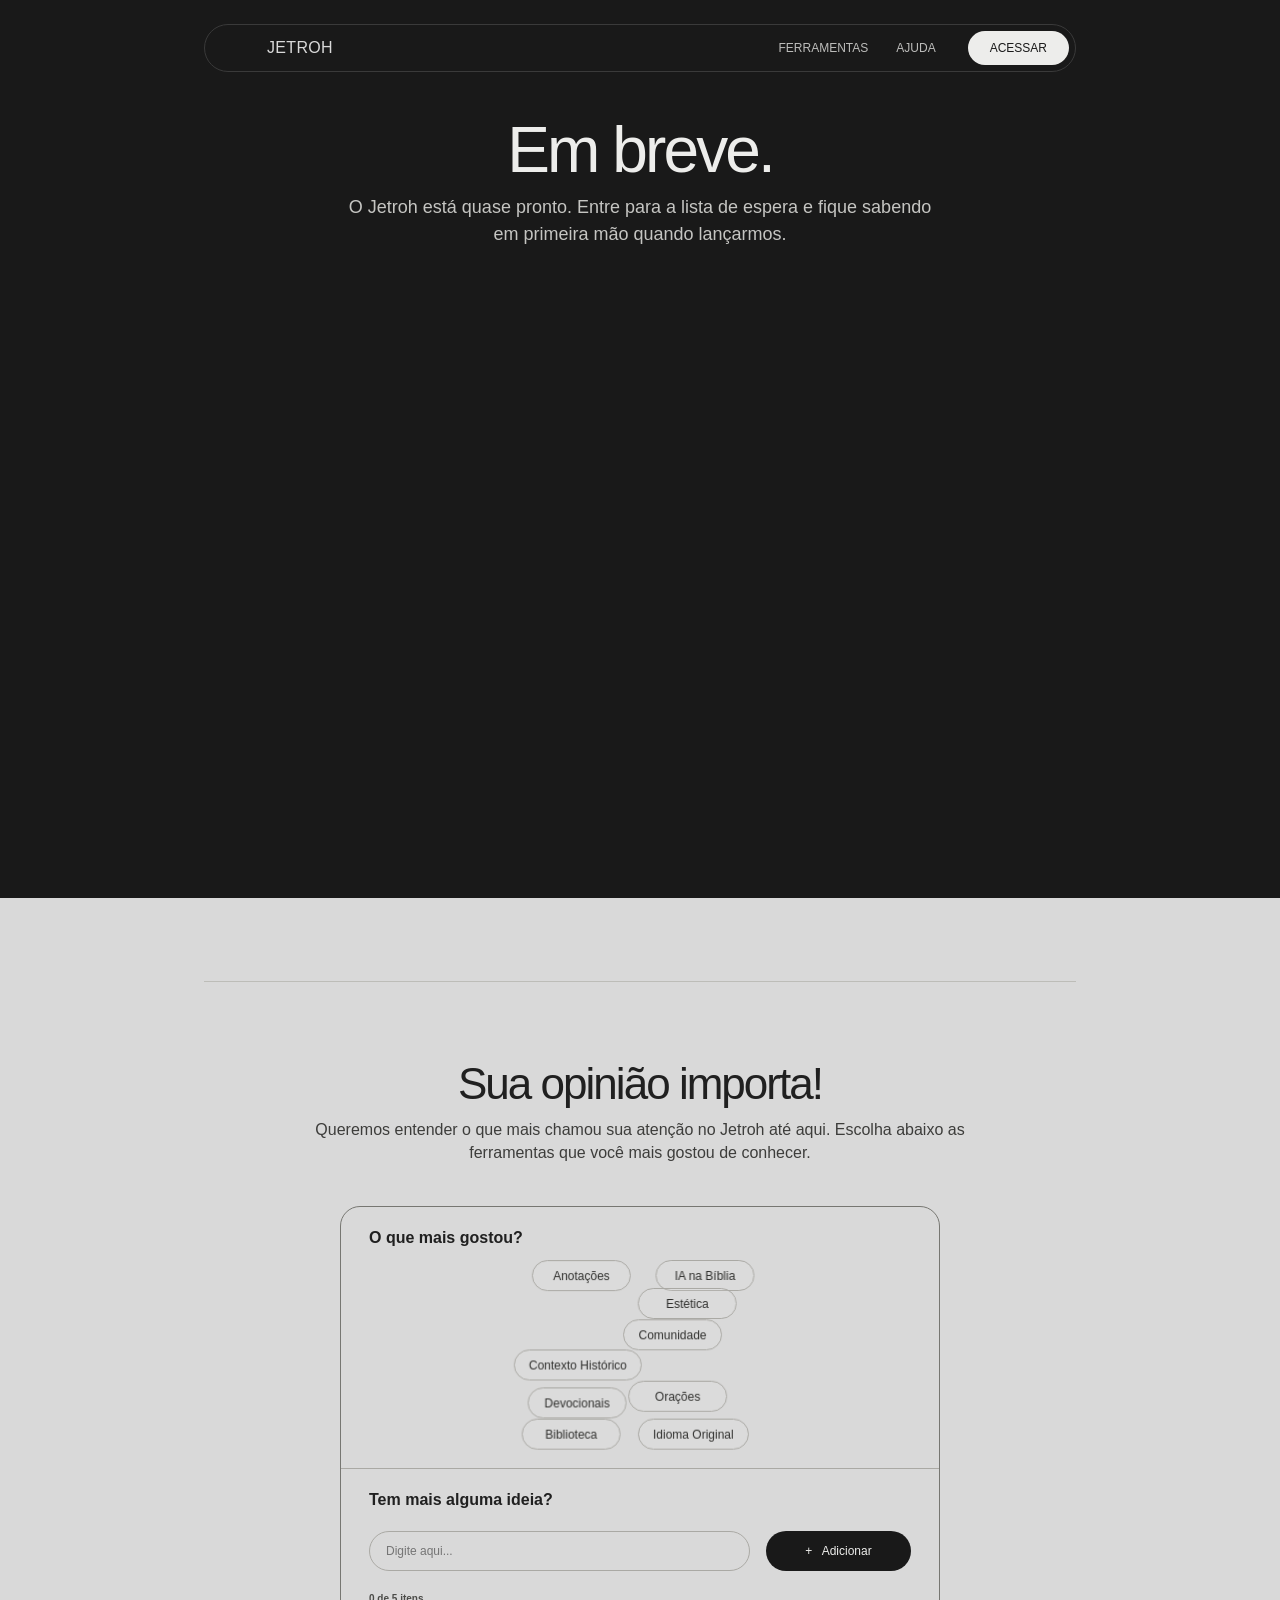
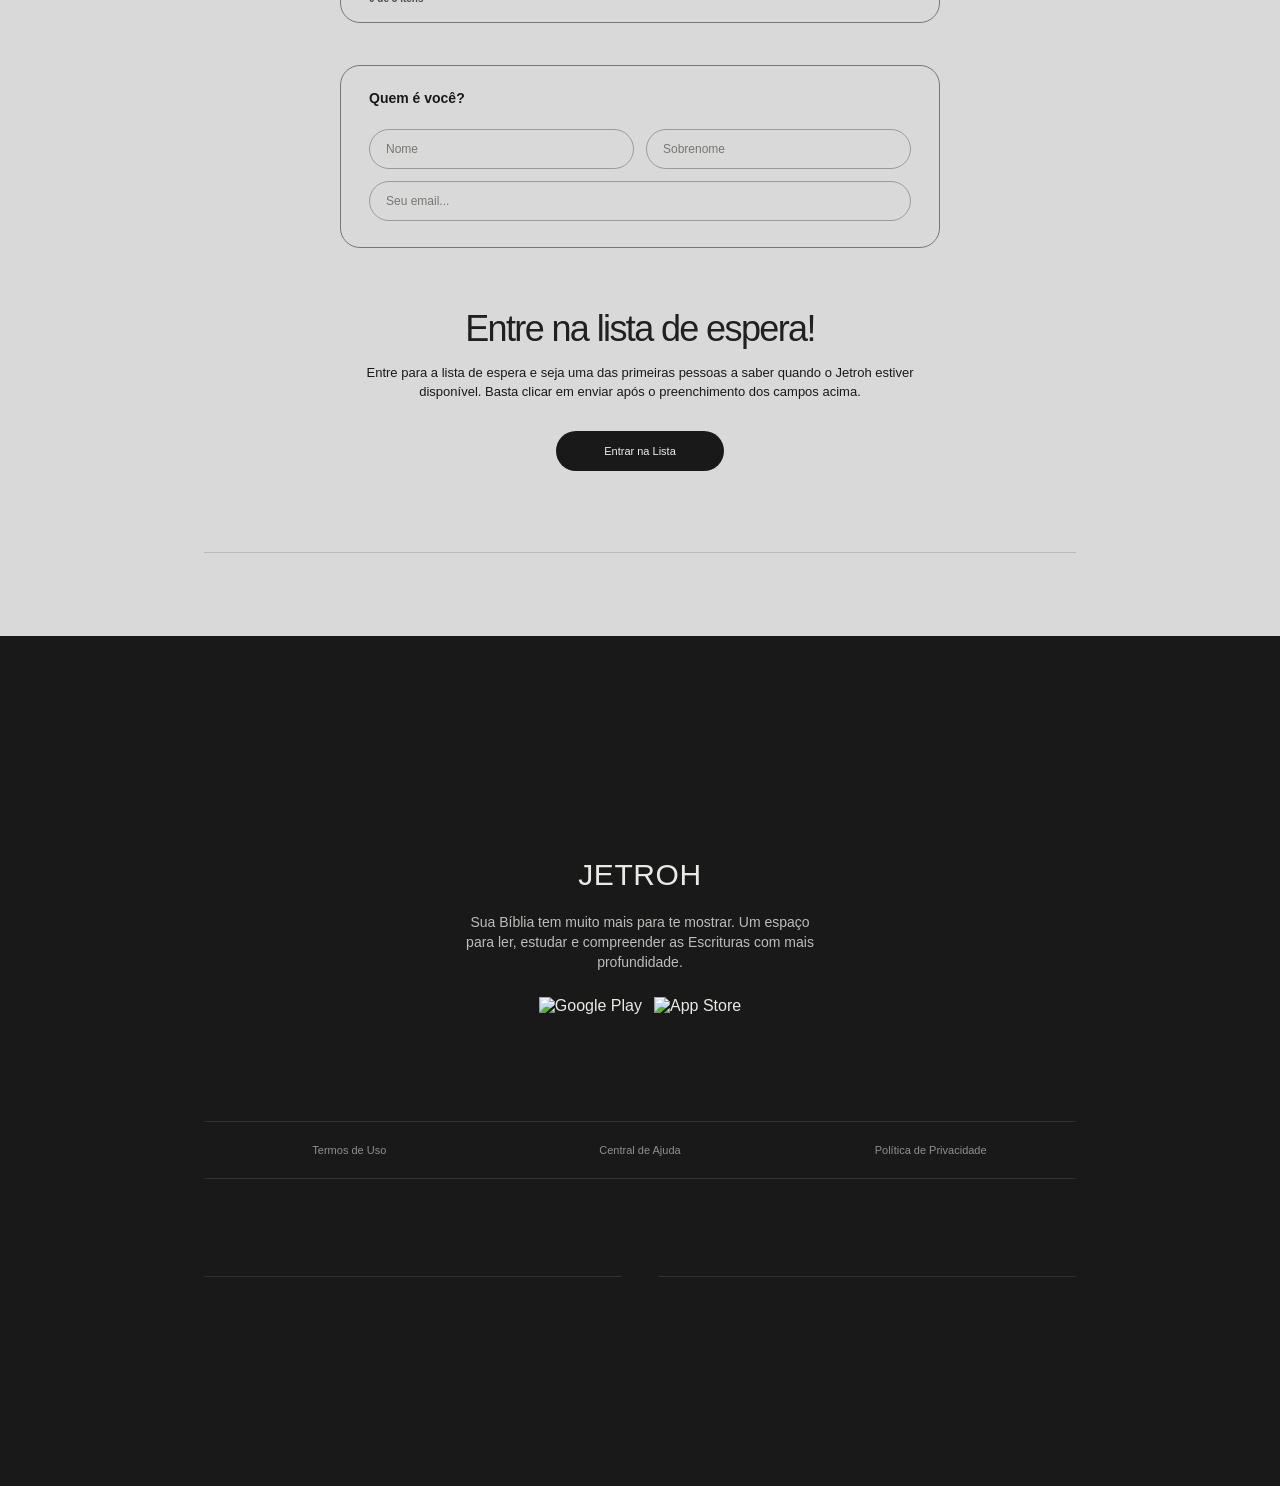
==== download.html @ 453b776b "Add files via upload" ====
<!DOCTYPE html>
<html lang="pt-BR">
<head>
  <meta charset="UTF-8">
  <meta name="viewport" content="width=device-width, initial-scale=1.0">
  <meta name="theme-color" content="#191919">
  <title>Lista de espera | Jetroh</title>
  <link rel="icon" type="image/svg+xml" href="assets/section6/logo_jetroh.svg">
  <link rel="stylesheet" href="styles.css">
</head>
<body class="waitlist-page waitlist-v2">
  <header class="topbar">
    <a class="brand-mini" href="index.html#inicio" aria-label="Voltar para a página principal do Jetroh"><img src="assets/section6/logo_jetroh.svg" alt=""><span>JETROH</span></a>
    <nav class="desktop-nav" aria-label="Navegação principal">
      <a href="index.html#recursos">FERRAMENTAS</a><a href="help.html">AJUDA</a><a href="download.html" class="desktop-access">ACESSAR</a>
    </nav>
    <button class="menu-button" type="button" aria-label="Abrir menu" aria-expanded="false"><span></span><span></span></button>
  </header>
  <nav class="menu-panel" aria-label="Navegação"><a href="index.html#recursos">FERRAMENTAS</a><a href="help.html">AJUDA</a><a href="download.html">ACESSAR</a></nav>

  <main>
    <section class="wl-hero dark-shell">
      <div class="wl-hero-copy">
        <h1>Em breve.</h1>
        <p>O Jetroh está quase pronto. Entre para a lista de espera e fique sabendo em primeira mão quando lançarmos.</p>
      </div>
      <div class="wl-parallax" aria-hidden="true">
        <img class="wl-triangle wl-triangle-1" src="assets/page_baixar/triangulo.svg" alt="">
        <img class="wl-triangle wl-triangle-2" src="assets/page_baixar/triangulo.svg" alt="">
        <img class="wl-triangle wl-triangle-3" src="assets/page_baixar/triangulo.svg" alt="">
        <img class="wl-triangle wl-triangle-4" src="assets/page_baixar/triangulo.svg" alt="">
      </div>
    </section>

    <section class="wl-content light-shell">

      <div class="wl-separator"></div>

      <div class="wl-feedback">
        <h2>Sua opinião importa!</h2>
        <p class="wl-lead">Queremos entender o que mais chamou sua atenção no Jetroh até aqui. Escolha abaixo as ferramentas que você mais gostou de conhecer.</p>
        <div class="wl-feedback-card">
          <div class="wl-card-block wl-likes">
            <h3>O que mais gostou?</h3>
            <div class="wl-chips">
              <label><input type="checkbox" name="gostou" value="ia"><span>IA na Bíblia</span></label>
              <label><input type="checkbox" name="gostou" value="idioma"><span>Idioma Original</span></label>
              <label><input type="checkbox" name="gostou" value="comunidade"><span>Comunidade</span></label>
              <label><input type="checkbox" name="gostou" value="devocionais"><span>Devocionais</span></label>
              <label><input type="checkbox" name="gostou" value="anotacoes"><span>Anotações</span></label>
              <label><input type="checkbox" name="gostou" value="biblioteca"><span>Biblioteca</span></label>
              <label><input type="checkbox" name="gostou" value="contexto"><span>Contexto Histórico</span></label>
              <label><input type="checkbox" name="gostou" value="oracoes"><span>Orações</span></label>
              <label><input type="checkbox" name="gostou" value="estetica"><span>Estética</span></label>
            </div>
          </div>
          <div class="wl-card-block">
            <h3>Tem mais alguma ideia?</h3>
            <div class="wl-add-row"><input type="text" placeholder="Digite aqui..." maxlength="120"><button type="button">+ &nbsp; Adicionar</button></div>
            <div class="wl-added-tags" aria-live="polite"></div>
            <small>0 de 5 itens</small>
          </div>
        </div>
      </div>

      <form class="wl-signup" action="#" method="post">
        <div class="wl-identity-card">
          <h3>Quem é você?</h3>
          <div class="wl-name-row">
            <input type="text" name="primeiro_nome" placeholder="Nome" autocomplete="given-name" required>
            <input type="text" name="segundo_nome" placeholder="Sobrenome" autocomplete="family-name" required>
          </div>
          <input class="wl-email" type="email" name="email" placeholder="Seu email..." autocomplete="email" required>
        </div>

        

        <div class="wl-signup-cta">
          <h2>Entre na lista de espera!</h2>
          <p>Entre para a lista de espera e seja uma das primeiras pessoas a saber quando o Jetroh estiver disponível. Basta clicar em enviar após o preenchimento dos campos acima.</p>
          <button type="submit">Entrar na Lista</button>
        </div>
      </form>
      <div class="wl-separator"></div>
    </section>
  </main>

  <footer class="dark-shell footer">
    <img class="footer-transition" src="assets/section6/element1.svg" alt="">
    <div class="footer-art"><img src="assets/section6/jetroh.svg" alt=""></div>
    <div class="footer-brand"><span>JETROH</span></div>
    <p>Sua Bíblia tem muito mais para te mostrar. Um espaço para ler, estudar e compreender as Escrituras com mais profundidade.</p>
    <div class="store-buttons"><img src="assets/section6/botao_play.svg" alt="Google Play"><img src="assets/section6/botao_apple.svg" alt="App Store"></div>
    <div class="footer-links"><a href="#">Termos de Uso</a><a href="help.html">Central de Ajuda</a><a href="#">Política de Privacidade</a></div>
    <div class="footer-social" aria-label="Redes sociais"><a href="https://www.instagram.com/jetroh.bible/" target="_blank" rel="noopener noreferrer" aria-label="Instagram"><img src="assets/section6/insta.svg" alt=""></a><a href="#" aria-label="Discord"><img src="assets/section6/discord.svg" alt=""></a><a href="#" aria-label="WhatsApp"><img src="assets/section6/zap.svg" alt=""></a></div>
    <div class="footer-bottom-mark"><button class="to-top" type="button" aria-label="Voltar ao topo"><img src="assets/section6/logo_jetroh.svg" alt=""></button></div>
  </footer>
  <script src="script.js"></script>
</body>
</html>
---- styles.css ----
:root{--dark:#191919;--light:#D9D9D9;--ink:#191919;--muted:#9d9d9a;--line-light:#b9b9b9;--line-dark:#343434;--white:#e9e9e6}
*{box-sizing:border-box}html{scroll-behavior:smooth}body{margin:0;background:var(--dark);color:var(--ink);font-family:Inter,Arial,sans-serif;font-weight:400}a{color:inherit;text-decoration:none}button{font:inherit}.dark-shell{background:var(--dark);color:var(--white)}.light-shell{background:var(--light);color:var(--ink)}
.topbar{height:48px;width:min(872px,78vw);display:flex;align-items:center;justify-content:space-between;padding:0 20px;position:fixed;z-index:50;left:50%;top:24px;transform:translateX(-50%);background:#191919;border:1px solid #3a3a3a;border-radius:999px;color:#d9d9d9}.brand-mini{display:flex;align-items:center;gap:10px;font-family:Arial,sans-serif;font-size:16px;letter-spacing:.02em}.brand-mini img{width:32px;height:auto;filter:brightness(2)}.menu-button{width:32px;height:32px;border:0;background:transparent;display:grid;place-content:center;gap:5px;cursor:pointer}.menu-button span{display:block;width:15px;height:1px;background:#d9d9d9}.menu-panel{display:none;position:absolute;right:0;top:56px;padding:12px;background:#202020;border:1px solid #383838;border-radius:14px;min-width:190px}.menu-panel.open{display:grid}.menu-panel a{padding:9px 12px;font-size:12px;color:#d9d9d9}
.hero{height:1040px;position:relative;overflow:hidden;padding-top:112px}.hero-copy{text-align:center;position:relative;z-index:3}.hero h1{margin:0;font-family:Arial,sans-serif;font-weight:400;font-size:clamp(58px,5.5vw,86px);line-height:.95;letter-spacing:-.055em;color:#ededeb}.hero h1 span{font-size:.45em;line-height:1.5;font-family:Arial,sans-serif;font-weight:400;letter-spacing:0}.hero-art{width:760px;height:790px;margin:48px auto 0;position:relative}.bible-center{position:absolute;left:50%;top:0;transform:translateX(-50%);height:782px;width:auto}.hero-card{position:absolute;width:180px}.hero-card-1{left:78px;top:200px;transform:rotate(-3deg)}.hero-card-2{right:68px;top:220px;transform:rotate(2deg)}.bubble{position:absolute;width:165px}.bubble-1{left:25px;top:410px}.bubble-2{right:10px;top:445px}
.line{height:1px;width:min(872px,78vw);margin:0 auto}.light-line{background:var(--line-light)}.dark-line{background:var(--line-dark)}.feature-stack{padding:110px 0 140px}.feature-row,.ai-row,.editorial-row,.download-wrap{width:min(872px,82vw);margin:0 auto;display:grid;grid-template-columns:1fr 1fr;align-items:center;gap:90px}.feature-row{min-height:522px}.feature-row.reverse .feature-media,.ai-row.reverse .ai-visual,.editorial-row.reverse .editorial-media{order:2}.feature-row.reverse .feature-copy,.ai-row.reverse .section-copy,.editorial-row.reverse .section-copy{order:1}.feature-media img{width:100%;max-width:368px;display:block;margin:auto}.feature-copy h2,.section-copy h2{font-family:Arial,sans-serif;font-weight:400;font-size:44px;line-height:1.02;letter-spacing:-.04em;margin:0 0 22px;color:#202020}.feature-copy p,.section-copy p{font-size:18px;line-height:1.5;margin:0;max-width:390px;color:#3d3d3b}.ai-section{padding:120px 0 150px}.ai-row{min-height:720px}.section-copy.white h2{color:#ededeb}.section-copy.white p{color:#c7c7c4}.ai-visual img{display:block;width:100%;max-width:310px;margin:auto}.level-card{border:1px solid #3a3a3a;border-radius:30px;overflow:hidden;max-width:390px;margin:auto;padding-top:34px}.level-card>img{max-width:270px}.level-message{height:86px;margin:0!important;padding:18px 30px;display:grid;place-items:center;text-align:center;color:#aaa!important;font-size:18px!important;line-height:1.25!important}.level-control{border-top:1px solid #373737;padding:26px 22px 20px}.level-control input{width:100%;accent-color:#d9d9d9;cursor:pointer}.level-labels{display:flex;justify-content:space-between;margin-top:10px;color:#888;font-size:11px}.editorial-section{padding:120px 0 140px}.editorial-row{min-height:680px}.editorial-media img{display:block;width:100%;max-width:370px;margin:auto}.faq-section{padding:110px 0 145px}.faq-section>h2{font-family:Arial,sans-serif;font-weight:400;font-size:42px;text-align:center;margin:110px 0 50px}.faq-list{width:min(872px,82vw);margin:auto;border:1px solid #292929;border-radius:20px;overflow:hidden;background:#1d1d1d}.faq-list details{border-bottom:1px solid #303030}.faq-list details:last-child{border-bottom:0}.faq-list summary{list-style:none;cursor:pointer;padding:21px 25px;color:#d8d8d5;font-size:14px;display:flex;justify-content:space-between}.faq-list summary::-webkit-details-marker{display:none}.faq-list summary span{color:#818181}.faq-list p{margin:0;padding:0 60px 22px 25px;color:#9c9c9a;font-size:13px;line-height:1.55}.download-section{padding:105px 0 240px}.download-wrap{min-height:650px}.download-visual img{display:block;width:100%;max-width:368px;margin:auto}.download-copy .download-cta{display:inline-flex;margin-top:28px;background:#191919;color:#e2e2df;border-radius:999px;padding:13px 32px;font-size:13px}.footer{min-height:850px;text-align:center;padding:205px 0 45px;position:relative;overflow:hidden}.footer-transition{position:absolute;top:-155px;left:50%;transform:translateX(-50%);width:150px;height:auto}.footer-art img{width:120px;height:auto;opacity:.95}.footer-brand{margin:12px auto 0;display:flex;flex-direction:column;gap:8px;align-items:center;font-family:Arial,sans-serif;font-size:30px;letter-spacing:.02em}.footer-brand img{width:24px;filter:brightness(3)}.footer>p{width:min(370px,78vw);margin:20px auto 25px;font-size:14px;line-height:1.45;color:#bdbdbb}.store-buttons{display:flex;justify-content:center;align-items:center;gap:12px}.store-buttons img{display:block;height:39px;width:auto}.footer-links{width:min(872px,82vw);border-top:1px solid #303030;border-bottom:1px solid #303030;margin:85px auto 0;padding:22px 0;display:flex;justify-content:center;gap:80px;color:#8f8f8d;font-size:11px}.to-top{margin-top:28px;border:0;background:transparent;color:#f1f1ee;font-size:20px;cursor:pointer}
@media(max-width:700px){.topbar{top:18px;height:48px;width:74vw;padding:0 16px}.brand-mini{font-size:14px}.brand-mini img{width:21px}.hero{height:790px;padding-top:110px}.hero h1{font-size:48px;line-height:.96}.hero h1 span{font-size:.46em}.hero-art{width:100%;height:610px;margin-top:38px}.bible-center{height:500px;top:0}.hero-card{width:112px}.hero-card-1{left:9%;top:150px}.hero-card-2{right:7%;top:185px}.bubble{width:112px}.bubble-1{left:8%;top:305px}.bubble-2{right:5%;top:335px}.line{width:86vw}.feature-stack{padding:55px 0 50px}.feature-row,.ai-row,.editorial-row,.download-wrap{width:74vw;grid-template-columns:1fr;gap:24px}.feature-row{min-height:500px;padding:42px 0;align-content:center}.feature-row.reverse .feature-media,.ai-row.reverse .ai-visual,.editorial-row.reverse .editorial-media{order:2}.feature-row.reverse .feature-copy,.ai-row.reverse .section-copy,.editorial-row.reverse .section-copy{order:1}.feature-media img{max-width:100%}.feature-copy h2,.section-copy h2{font-size:36px;margin-bottom:14px}.feature-copy p,.section-copy p{font-size:16px;line-height:1.42;max-width:none}.ai-section{padding:55px 0}.ai-row{min-height:610px;padding:40px 0;align-content:center}.ai-row .ai-visual{order:2}.ai-row .section-copy{order:1}.ai-visual img{max-width:100%}.level-card{width:100%;border-radius:24px;padding-top:24px}.level-card>img{max-width:250px}.level-message{height:88px;font-size:17px!important}.level-control{padding:22px 16px 18px}.editorial-section{padding:50px 0 55px}.editorial-row{min-height:590px;padding:45px 0;align-content:center}.editorial-row .editorial-media{order:2}.editorial-row .section-copy{order:1}.editorial-media img{max-width:100%}.faq-section{padding:55px 0 70px}.faq-section>h2{font-size:30px;margin:58px 0 28px}.faq-list{width:74vw;border-radius:13px}.faq-list summary{padding:15px 13px;font-size:11px}.faq-list p{padding:0 32px 15px 13px;font-size:11px}.download-section{padding:48px 0 180px}.download-wrap{min-height:560px;padding:42px 0;align-content:center}.download-visual{order:2}.download-copy{order:1}.download-copy .download-cta{display:none}.footer{min-height:650px;padding-top:150px}.footer-transition{top:-115px;width:105px}.footer-art img{width:78px}.footer-brand{font-size:26px}.footer-brand img{width:20px}.footer>p{font-size:13px;width:58vw}.store-buttons img{height:31px}.footer-links{margin-top:55px;width:74vw;gap:35px;font-size:9px}.to-top{margin-top:22px}}

/* Refinos aprovados — hero, seletor de familiaridade e rodapé */
.hero h1{
  display:flex;
  flex-direction:column;
  align-items:center;
  gap:24px;
  font-family:Arial,sans-serif;
  font-weight:400;
  line-height:1;
  letter-spacing:-.045em;
}
.hero-title{
  display:block;
  font-size:clamp(58px,5vw,78px);
  color:#ededeb;
}
.hero-subtitle{
  display:block;
  font-size:clamp(25px,2.25vw,34px);
  line-height:1.18;
  letter-spacing:-.02em;
  color:#ededeb;
}
.hero-art{isolation:isolate}
.bible-center{z-index:2}
.hero-card-1{
  z-index:1;
  left:calc(50% - 255px);
  top:145px;
  width:168px;
  transform:rotate(-5deg);
}
.hero-card-2{
  z-index:3;
  right:auto;
  left:calc(50% + 105px);
  top:250px;
  width:160px;
  transform:rotate(2deg);
}
.bubble{z-index:4}
.bubble-1{
  left:calc(50% + 95px);
  top:95px;
  width:150px;
}
.bubble-2{
  right:auto;
  left:calc(50% - 260px);
  top:370px;
  width:148px;
}

.level-card{
  width:390px;
  height:470px;
  max-width:100%;
  display:flex;
  flex-direction:column;
  padding-top:34px;
}
.level-card>img{
  width:270px;
  height:261px;
  max-width:100%;
  object-fit:contain;
  flex:0 0 261px;
}
.level-message{
  box-sizing:border-box;
  width:100%;
  height:86px;
  min-height:86px;
  max-height:86px;
  flex:0 0 86px;
  overflow:hidden;
}
.level-control{
  height:88px;
  min-height:88px;
  margin-top:auto;
  flex:0 0 88px;
  background-color:#1F1F1F;
}

.footer{
  padding-top:205px;
}
.footer-transition{
    top: -22px;
    width: 148px;
    z-index: 2;
}
.footer-art{
  position:relative;
  z-index:3;
}
.footer-brand{
  margin-top:14px;
  display:block;
}
.footer-brand span{
  display:block;
}

.footer-social{
  width:min(872px,82vw);
  margin:0 auto;
  padding:30px 0 12px;
  display:flex;
  align-items:center;
  justify-content:center;
  gap:14px;
}
.footer-social a{
  display:grid;
  place-items:center;
  width:20px;
  height:20px;
}
.footer-social img{
  display:block;
  max-width:18px;
  max-height:18px;
  width:auto;
  height:auto;
}

.footer-bottom-mark{
  width:min(872px,82vw);
  height:34px;
  margin:18px auto 0;
  position:relative;
  display:flex;
  align-items:center;
  justify-content:center;
}
.footer-bottom-mark::before{
  content:"";
  position:absolute;
  left:0;
  right:0;
  top:50%;
  height:1px;
  background:#303030;
}
.to-top{
  position:relative;
  z-index:2;
  margin:0;
  width:38px;
  height:30px;
  display:grid;
  place-items:center;
  border:0;
  background:#191919;
  padding:0 8px;
}
.to-top img{
  display:block;
  width:22px;
  height:auto;
  filter:brightness(3);
}

@media(max-width:700px){
  .hero h1{gap:14px}
  .hero-title{font-size:48px}
  .hero-subtitle{font-size:23px;line-height:1.22}
  .hero-card-1{left:calc(50% - 185px);top:108px;width:116px}
  .hero-card-2{left:calc(50% + 68px);top:185px;width:112px}
  .bubble-1{left:calc(50% + 52px);top:78px;width:106px}
  .bubble-2{left:calc(50% - 185px);top:300px;width:104px}
  .level-card{height:430px;padding-top:24px}
  .level-card>img{width:250px;height:240px;flex-basis:240px}
  .level-message{height:82px;min-height:82px;max-height:82px;flex-basis:82px}
  .level-control{height:84px;min-height:84px;flex-basis:84px;}
  .footer-transition{top:-18px;width:110px}
  .footer-bottom-mark{width:74vw;margin-top:16px}
}


/* Ajustes v4 — hero com título + parágrafo e microanimações contínuas */
.hero-copy{
  display:flex;
  flex-direction:column;
  align-items:center;
}
.hero-copy .hero-title{
  margin:0;
  font-family:Arial,sans-serif;
  font-weight:400;
  font-size:clamp(58px,5vw,78px);
  line-height:1;
  letter-spacing:-.045em;
  color:#ededeb;
}
.hero-copy .hero-text{
  margin:30px 0 0;
  font-family:Inter,Arial,sans-serif;
  font-size:18px;
  line-height:1.5;
  font-weight:400;
  letter-spacing:0;
  color:#c7c7c4;
  text-align:center;
}

/* Desativa a antiga estrutura tipográfica do h1 */
.hero h1{
  display:block;
  margin:0;
  font-size:inherit;
  line-height:inherit;
  letter-spacing:inherit;
}
.hero h1 span{font-size:inherit;line-height:inherit}

.hero-card,
.bubble{
  will-change: transform;
  backface-visibility: hidden;
  -webkit-backface-visibility: hidden;
  filter: none;
  image-rendering: auto;
}

.hero-card-1{animation:float-card-left 6.4s ease-in-out infinite}
.hero-card-2{animation:float-card-right 7.2s ease-in-out infinite}
.bubble-1{animation:float-bubble-one 5.6s ease-in-out infinite}
.bubble-2{animation:float-bubble-two 6.1s ease-in-out infinite}

@keyframes float-card-left{
  0%,100%{transform:translate3d(0,0,0) rotate(-5deg)}
  50%{transform:translate3d(-3px,-8px,0) rotate(-4deg)}
}
@keyframes float-card-right{
  0%,100%{transform:translate3d(0,0,0) rotate(2deg)}
  50%{transform:translate3d(4px,-7px,0) rotate(2.7deg)}
}
@keyframes float-bubble-one{
  0%,100%{transform:translate3d(0,0,0)}
  50%{transform:translate3d(4px,-6px,0)}
}
@keyframes float-bubble-two{
  0%,100%{transform:translate3d(0,0,0)}
  50%{transform:translate3d(-4px,-7px,0)}
}

@media(max-width:700px){
  .hero-copy .hero-title{font-size:48px}
  .hero-copy .hero-text{margin-top:18px;font-size:16px;line-height:1.45}
}

@media(prefers-reduced-motion:reduce){
  .hero-card-1,.hero-card-2,.bubble-1,.bubble-2{animation:none}
}

.level-control input {
    width: 100%;
    appearance: none;
    -webkit-appearance: none;
    background: transparent;
    cursor: pointer;
}

.level-control input::-webkit-slider-runnable-track {
    height: 13px;
    background: #313131;
    border: none;
    border-radius: 100px;
}

.level-control input::-webkit-slider-thumb {
    -webkit-appearance: none;
    width: 22px;
    height: 22px;
    background: #d9d9d9;
    border: none;
    border-radius: 50%;
    margin-top: -3px;
}

/* Entrada sutil das sections */
.reveal-on-scroll{
  opacity:0;
  transform:translate3d(0,22px,0);
  transition:opacity .75s ease, transform .85s cubic-bezier(.2,.7,.2,1);
  will-change:opacity,transform;
}
.reveal-on-scroll.is-visible{
  opacity:1;
  transform:translate3d(0,0,0);
}

.feature-row.reverse.reveal-on-scroll,
.ai-row.reverse.reveal-on-scroll,
.editorial-row.reverse.reveal-on-scroll{
  transform:translate3d(0,22px,0);
}
.feature-row.reverse.reveal-on-scroll.is-visible,
.ai-row.reverse.reveal-on-scroll.is-visible,
.editorial-row.reverse.reveal-on-scroll.is-visible{
  transform:translate3d(0,0,0);
}

/* Slider contínuo de familiaridade */
.level-control input{
  touch-action:none;
}
.level-control input:focus{
  outline:none;
}
.level-control input::-moz-range-track{
  height:13px;
  background:#313131;
  border:none;
  border-radius:100px;
}
.level-control input::-moz-range-thumb{
  width:22px;
  height:22px;
  background:#d9d9d9;
  border:none;
  border-radius:50%;
}

@media(prefers-reduced-motion:reduce){
  .reveal-on-scroll{
    opacity:1;
    transform:none;
    transition:none;
  }
}

/* Responsividade mobile alinhada ao layout de referência (Android Compact) */
@media (max-width:700px){
  html,body{width:100%;max-width:100%;overflow-x:hidden}

  .topbar{
    top:10px;
    width:calc(100% - 28px);
    max-width:420px;
    height:42px;
    padding:0 12px;
  }
  .brand-mini{font-size:12px;gap:7px}
  .brand-mini img{width:18px}
  .menu-button{width:30px;height:30px}

  .hero{
    height:760px;
    padding-top:92px;
  }
  .hero-copy{width:86%;margin:0 auto}
  .hero-copy .hero-title{font-size:40px;line-height:1.02}
  .hero-copy .hero-text{margin-top:14px;font-size:14px;line-height:1.42}
  .hero-art{
    width:390px;
    max-width:100vw;
    height:565px;
    margin:24px auto 0;
  }
  .bible-center{height:485px;top:6px}
  .hero-card-1{left:calc(50% - 164px);top:128px;width:108px}
  .hero-card-2{left:calc(50% + 50px);top:172px;width:108px}
  .bubble-1{left:calc(50% + 48px);top:74px;width:102px}
  .bubble-2{left:calc(50% - 166px);top:282px;width:100px}

  .line{width:calc(100% - 40px)}

  .feature-stack{padding:34px 0 40px}
  .feature-row,.ai-row,.editorial-row,.download-wrap{
    width:calc(100% - 48px);
    max-width:360px;
    grid-template-columns:1fr;
    gap:22px;
  }
  .feature-row{
    min-height:0;
    padding:44px 0 50px;
    align-content:initial;
  }
  .feature-row .feature-copy,
  .feature-row.reverse .feature-copy,
  .ai-row .section-copy,
  .ai-row.reverse .section-copy,
  .editorial-row .section-copy,
  .editorial-row.reverse .section-copy,
  .download-copy{order:1}
  .feature-row .feature-media,
  .feature-row.reverse .feature-media,
  .ai-row .ai-visual,
  .ai-row.reverse .ai-visual,
  .editorial-row .editorial-media,
  .editorial-row.reverse .editorial-media,
  .download-visual{order:2}

  .feature-copy h2,.section-copy h2{
    font-size:30px;
    line-height:1.02;
    margin-bottom:12px;
  }
  .feature-copy p,.section-copy p{
    font-size:14px;
    line-height:1.42;
    max-width:none;
  }
  .feature-media img{width:100%;max-width:332px}

  .ai-section{padding:34px 0 38px}
  .ai-row{
    min-height:0;
    padding:46px 0 52px;
    align-content:initial;
  }
  .ai-visual img{width:100%;max-width:318px}
  .level-card{
    width:100%;
    max-width:332px;
    height:395px;
    padding-top:20px;
    border-radius:18px;
  }
  .level-card>img{
    width:225px;
    height:216px;
    flex-basis:216px;
  }
  .level-message{
    height:76px;
    min-height:76px;
    max-height:76px;
    flex-basis:76px;
    padding:14px 18px;
    font-size:14px!important;
  }
  .level-control{
    height:82px;
    min-height:82px;
    flex-basis:82px;
    padding:20px 15px 14px;
  }
  .level-labels{font-size:9px;margin-top:8px}
  .level-control input::-webkit-slider-runnable-track{height:9px}
  .level-control input::-webkit-slider-thumb{width:18px;height:18px;margin-top:-4px}
  .level-control input::-moz-range-track{height:9px}
  .level-control input::-moz-range-thumb{width:18px;height:18px}

  .editorial-section{padding:34px 0 42px}
  .editorial-row{
    min-height:0;
    padding:46px 0 52px;
    align-content:initial;
  }
  .editorial-media img{width:100%;max-width:332px}

  .faq-section{padding:34px 0 54px}
  .faq-section>h2{
    width:calc(100% - 48px);
    max-width:360px;
    text-align:center;
    font-size:29px;
    line-height:1.02;
    margin:48px auto 24px;
  }
  .faq-list{
    width:calc(100% - 48px);
    max-width:360px;
    border-radius:12px;
  }
  .faq-list summary{padding:14px 14px;font-size:11px;gap:12px}
  .faq-list p{padding:0 34px 14px 14px;font-size:10px;line-height:1.45}

  .download-section{padding:34px 0 110px}
  .download-wrap{
    min-height:0;
    padding:48px 0 54px;
    align-content:initial;
  }
  .download-copy .download-cta{
    display:inline-flex;
    margin-top:20px;
    padding:11px 108px;
    font-size:12px;
  }
  .download-visual img{width:100%;max-width:315px}

  .footer{
    min-height:660px;
    padding:128px 0 28px;
  }
  .footer-transition{top:-14px;width:100px}
  .footer-art img{width:72px}
  .footer-brand{font-size:22px;margin-top:8px}
  .footer>p{width:calc(100% - 88px);max-width:310px;margin:14px auto 18px;font-size:11px;line-height:1.45}
  .store-buttons{gap:8px;flex-wrap:wrap}
  .store-buttons img{height:29px}
  .footer-links{
    width:calc(100% - 48px);
    max-width:360px;
    margin-top:42px;
    padding:18px 0;
    gap:28px;
    font-size:9px;
  }
  .footer-social{
    width:calc(100% - 48px);
    max-width:360px;
    padding:22px 0 8px;
    gap:14px;
  }
  .footer-social a{width:20px;height:20px}
  .footer-social img{max-width:17px;max-height:17px}
  .footer-bottom-mark{width:calc(100% - 48px);max-width:360px;margin-top:12px}
  .to-top img{width:20px}
}

@media (max-width:390px){
  .hero-art{transform:scale(.96);transform-origin:top center}
}

@media (max-width:350px){
  .hero-copy .hero-title{font-size:36px}
  .hero-copy .hero-text{font-size:13px}
  .feature-row,.ai-row,.editorial-row,.download-wrap,
  .faq-list,.faq-section>h2{width:calc(100% - 36px)}
  .footer-links,.footer-social,.footer-bottom-mark{width:calc(100% - 36px)}
}

/* Centralização dos textos nas sections apenas no mobile */
@media (max-width:700px){
  .feature-copy,
  .section-copy{
    width:100%;
    text-align:center;
  }

  .feature-copy h2,
  .section-copy h2,
  .feature-copy p,
  .section-copy p{
    margin-left:auto;
    margin-right:auto;
  }
}

/* Ajuste final mobile: composição da Bíblia menor e sem espaço vazio excessivo */
@media (max-width:700px){
  .hero{
    height:650px;
    padding-top:86px;
  }

  .hero-art{
    width:360px;
    max-width:94vw;
    height:470px;
    margin:18px auto 0;
    transform:scale(.90);
    transform-origin:top center;
  }

  .bible-center{
    height: 510px;
    top: 30px;
  }

  .hero-card-1{
    left:calc(50% - 150px);
    top:116px;
    width:100px;
  }

  .hero-card-2{
    left:calc(50% + 46px);
    top:154px;
    width:100px;
  }

  .bubble-1{
    left:calc(50% + 44px);
    top:66px;
    width:94px;
  }

  .bubble-2{
    left:calc(50% - 152px);
    top:258px;
    width:92px;
  }
}

@media (max-width:390px){
  .hero-art{
    max-width:96vw;
    transform:scale(.86);
  }
}

/* Ajuste mobile: elementos visuais das sections levemente menores */
@media (max-width:700px){
  .feature-media img,
  .editorial-media img{
    width:92%;
    max-width:304px;
  }

  .level-card{
    width:92%;
    max-width:304px;
    height:365px;
    padding-top:18px;
  }

  .level-card>img{
    width:207px;
    height:198px;
    flex-basis:198px;
  }

  .level-message{
    height:70px;
    min-height:70px;
    max-height:70px;
    flex-basis:70px;
    padding:12px 16px;
    font-size:13px!important;
  }

  .level-control{
    height:77px;
    min-height:77px;
    flex-basis:77px;
    padding:18px 14px 12px;
  }

  .download-visual img{
    width:92%;
    max-width:290px;
  }
}

/* Ajuste mobile 2: reduzir mais os elementos visuais das sections */
@media (max-width:700px){
  .feature-media img,
  .editorial-media img{
    width:82%;
    max-width:272px;
  }

  .level-card{
    width:82%;
    max-width:272px;
    height:334px;
    padding-top:16px;
  }

  .level-card>img{
    width:184px;
    height:176px;
    flex-basis:176px;
  }

  .level-message{
    height:66px;
    min-height:66px;
    max-height:66px;
    flex-basis:66px;
    padding:11px 14px;
    font-size:12px!important;
  }

  .level-control{
    height:76px;
    min-height:76px;
    flex-basis:76px;
    padding:17px 13px 11px;
  }

  .level-labels{font-size:8px}

  .download-visual img{
    width:82%;
    max-width:260px;
  }
}

/* Mobile: botão de download abaixo da imagem */
@media (max-width:700px){
  .download-wrap{
    position:relative;
    padding-bottom:112px;
  }

  .download-copy .download-cta{
    position:absolute;
    left:50%;
    bottom:48px;
    transform:translateX(-50%);
    margin-top:0;
    white-space:nowrap;
  }
}


/* Área de demonstração em vídeo da seção de download */
.download-video-wrap{
  width:min(872px,82vw);
  margin:0 auto 95px;
}
.download-video{
  display:block;
  width:100%;
  aspect-ratio:16/9;
  background:#191919;
  border:0;
  border-radius:16px;
  object-fit:cover;
}

@media (max-width:700px){
  .download-video-wrap{
    width:calc(100% - 48px);
    max-width:360px;
    margin:0 auto 54px;
  }
  .download-video{
    border-radius:12px;
  }
}

@media (max-width:350px){
  .download-video-wrap{width:calc(100% - 36px)}
}

/* Uniformização dos dois componentes visuais da seção de IA */
.ai-row > .ai-visual{
  width:100%;
  max-width:390px;
  margin-inline:auto;
}
.ai-row.reverse > .ai-visual img{
  width:100%;
  max-width:390px;
  margin-inline:auto;
}
.level-labels{
  font-size:13px;
}

@media (max-width:700px){
  .ai-row > .ai-visual,
  .ai-row.reverse > .ai-visual{
    width:82%;
    max-width:272px;
  }

  .ai-row.reverse > .ai-visual img{
    width:100%;
    max-width:272px;
  }

  .level-card{
    width:82%;
    max-width:272px;
  }

  .level-labels{
    font-size:10px;
    margin-top:8px;
  }
}

/* Ajuste mobile: header e CTA com maior presença */
@media (max-width:700px){
  .topbar{
    height:50px;
    padding:0 16px;
  }

  .brand-mini{
    font-size:14px;
    gap:9px;
  }

  .brand-mini img{
    width:24px;
  }

  .menu-button{
    width:36px;
    height:36px;
    gap:6px;
  }

  .menu-button span{
    width:19px;
    height:1.5px;
  }

  .download-copy .download-cta{
    padding:16px 34px;
    font-size:14px;
  }
}


/* Menu responsivo em tela cheia + alinhamento do CTA de download */
@media (min-width:701px){
  .menu-button,
  .menu-panel{
    display:none!important;
  }
}

@media (max-width:700px){
  body.menu-open{
    overflow:hidden;
  }

  .topbar{
    z-index:102;
  }

  .brand-mini,
  .menu-button{
    position:relative;
    z-index:103;
  }

  .menu-panel{
    position:fixed;
    inset:0;
    z-index:101;
    width:100vw;
    height:100dvh;
    min-width:0;
    padding:120px 28px 48px;
    border:0;
    border-radius:0;
    background:#191919;
    display:none;
    place-content:center;
    gap:18px;
    text-align:center;
  }

  .menu-panel.open{
    display:grid;
  }

  .menu-panel a{
    padding:14px 18px;
    font-size:28px;
    line-height:1.1;
    color:#e9e9e6;
  }

  .menu-button span{
    transition:transform .22s ease, opacity .22s ease;
    transform-origin:center;
  }

  .menu-button[aria-expanded="true"] span:first-child{
    transform:translateY(3.75px) rotate(45deg);
  }

  .menu-button[aria-expanded="true"] span:last-child{
    transform:translateY(-3.75px) rotate(-45deg);
  }

  .download-copy .download-cta{
    width:82%;
    max-width:260px;
    min-height:48px;
    justify-content:center;
    align-items:center;
    text-align:center;
  }
}

/* Ajustes solicitados — 14/09/2026 */
.footer-transition{
  animation:none!important;
  transition:none!important;
  opacity:1!important;
}

.faq-list summary{
  -webkit-tap-highlight-color:transparent;
  user-select:none;
  -webkit-user-select:none;
}
.faq-list summary:focus{
  outline:none;
}
.faq-list summary:focus-visible{
  outline:1px solid #666;
  outline-offset:-1px;
}
.faq-list details > p{
  overflow:hidden;
}

@media (min-width:701px){
  .menu-button{
    display:grid!important;
  }
  .menu-panel{
    position:fixed;
    z-index:49;
    left:50%;
    right:auto;
    top:82px;
    transform:translateX(-50%);
    width:min(872px,78vw);
    min-width:0;
    padding:12px 20px;
    border:1px solid #383838;
    border-radius:18px;
    background:#202020;
    grid-template-columns:repeat(3,auto);
    justify-content:end;
    gap:8px;
  }
  .menu-panel.open{
    display:grid!important;
  }
  .menu-panel a{
    padding:9px 12px;
    font-size:12px;
    color:#d9d9d9;
  }
}

/* Ajustes finais solicitados — desktop preservando comportamento mobile */
.desktop-nav{display:none}

/* FAQ com expansão/retração no fluxo normal */
.faq-item{border-bottom:1px solid #303030}
.faq-item:last-child{border-bottom:0}
.faq-question{
  width:100%;
  border:0;
  background:transparent;
  color:#d8d8d5;
  padding:21px 25px;
  font-size:14px;
  display:flex;
  align-items:center;
  justify-content:space-between;
  text-align:left;
  cursor:pointer;
  -webkit-tap-highlight-color:transparent;
  user-select:none;
}
.faq-question span{color:#818181;transition:transform .28s ease}
.faq-question:focus{outline:none}
.faq-question:focus-visible{outline:1px solid #666;outline-offset:-1px}
.faq-answer{display:grid;grid-template-rows:0fr;opacity:0;transition:grid-template-rows .34s cubic-bezier(.2,.7,.2,1),opacity .24s ease}
.faq-answer>div{overflow:hidden}
.faq-answer p{margin:0;padding:0 60px 22px 25px;color:#9c9c9a;font-size:13px;line-height:1.55}
.faq-item.is-open .faq-answer{grid-template-rows:1fr;opacity:1}
.faq-item.is-open .faq-question span{transform:rotate(45deg)}

/* Rodapé: links centralizados e alinhados ao mesmo eixo dos demais elementos */
.footer-links{
  width:min(872px,82vw);
  max-width:872px;
  margin-left:auto;
  margin-right:auto;
  display:grid;
  grid-template-columns:repeat(3,1fr);
  gap:0;
  align-items:center;
  justify-items:center;
  text-align:center;
}
.footer-links a{width:100%;text-align:center}

@media (min-width:701px){
  .topbar{padding:0 6px 0 20px}
  .desktop-nav{
    display:flex;
    align-items:center;
    gap:28px;
    margin-left:auto;
    font-size:12px;
    color:#bdbdbb;
  }
  .desktop-nav a{white-space:nowrap;transition:color .2s ease}
  .desktop-nav a:hover{color:#ededeb}
  .desktop-nav .desktop-access{
    background:#ededeb;
    color:#191919;
    padding:10px 22px;
    border-radius:999px;
    margin-left:4px;
  }
  .desktop-nav .desktop-access:hover{color:#191919}
  .menu-button,.menu-panel{display:none!important}
}

@media (max-width:700px){
  .desktop-nav{display:none!important}
  .faq-question{padding:14px 14px;font-size:11px;gap:12px}
  .faq-answer p{padding:0 34px 14px 14px;font-size:10px;line-height:1.45}
}

/* Página de lista de espera */
.waitlist-page{background:#191919}
.waitlist-hero{padding:132px 0 86px}
.waitlist-hero-inner{width:min(872px,82vw);margin:0 auto}
.waitlist-parallax{height:470px;border-radius:28px;background-image:url('assets/page_baixar/imagem_paralax.jpg');background-size:cover;background-position:center;background-repeat:no-repeat;background-attachment:fixed}
.waitlist-hero-copy{margin-top:42px;max-width:700px}
.waitlist-hero-copy h1,.waitlist-intro h2{font-family:Arial,sans-serif;font-weight:400;letter-spacing:-.045em}
.waitlist-hero-copy h1{margin:0 0 14px;color:#ededeb;font-size:48px;line-height:1}
.waitlist-hero-copy p{margin:0;color:#bdbdbb;font-size:16px;line-height:1.5;max-width:650px}
.waitlist-form-section{padding:115px 0 135px}
.waitlist-form-grid{width:min(872px,82vw);margin:0 auto;display:grid;grid-template-columns:1fr 1fr;gap:100px;align-items:center}
.waitlist-intro h2{margin:0 0 22px;color:#202020;font-size:44px;line-height:1.02;max-width:360px}
.waitlist-intro p{margin:0;color:#3d3d3b;font-size:17px;line-height:1.5;max-width:370px}
.waitlist-form{width:100%;max-width:390px;justify-self:end}
.waitlist-form fieldset{margin:0 0 12px;padding:0 0 14px;border:1px solid #a9a9a5;border-radius:22px;overflow:hidden}
.waitlist-form legend{float:left;width:100%;box-sizing:border-box;margin:0 0 13px;padding:18px 20px 14px;border-bottom:1px solid #bdbdb8;color:#202020;font-size:17px;font-weight:600}
.waitlist-form legend+label{clear:both}
.waitlist-form label{display:flex;align-items:center;gap:10px;padding:3px 20px;color:#30302e;font-size:13px;cursor:pointer}
.waitlist-form input[type="checkbox"]{appearance:none;width:12px;height:12px;margin:0;border:1px solid #777772;border-radius:50%;background:transparent;display:grid;place-items:center;flex:0 0 12px}
.waitlist-form input[type="checkbox"]:checked::after{content:"";width:6px;height:6px;border-radius:50%;background:#191919}
.waitlist-other{display:block;box-sizing:border-box;width:calc(100% - 40px);height:42px;margin:9px 20px 0;padding:0 14px;border:1px solid #aaa9a4;border-radius:14px;background:transparent;color:#202020;font:inherit;outline:none}
.waitlist-email{box-sizing:border-box;width:100%;height:42px;padding:0 18px;border:0;border-radius:999px;background:#191919;color:#ededeb;font:inherit;outline:none}
.waitlist-email::placeholder{color:#9d9d99}
.waitlist-form button{width:100%;height:42px;margin-top:10px;border:1px solid #777772;border-radius:999px;background:transparent;color:#202020;font:inherit;cursor:pointer;transition:background .2s ease,color .2s ease}
.waitlist-form button:hover{background:#191919;color:#ededeb}
.waitlist-page .footer{padding-top:205px}
@media(max-width:700px){
  .waitlist-hero{padding:92px 0 60px}
  .waitlist-hero-inner,.waitlist-form-grid{width:74vw}
  .waitlist-parallax{height:360px;border-radius:20px;background-attachment:scroll;background-position:center}
  .waitlist-hero-copy{margin-top:28px}
  .waitlist-hero-copy h1{font-size:36px}
  .waitlist-hero-copy p{font-size:14px}
  .waitlist-form-section{padding:70px 0 90px}
  .waitlist-form-grid{grid-template-columns:1fr;gap:44px}
  .waitlist-intro h2{font-size:36px;max-width:none}
  .waitlist-intro p{font-size:16px;max-width:none}
  .waitlist-form{max-width:none;justify-self:stretch}
}
\n\n/* Ajustes da lista de espera */\n.waitlist-form-section{display:flex;flex-direction:column;gap:0}\n.waitlist-divider{width:min(872px,82vw);height:1px;margin:0 auto;background:#bdbdb8}\n.waitlist-form-grid{padding:76px 0}\n.waitlist-form label{\n  position:relative;\n  min-height:34px;\n  margin:0 14px 5px;\n  padding:7px 10px;\n  border:1px solid transparent;\n  border-radius:12px;\n  transition:background .2s ease,border-color .2s ease,transform .2s ease;\n}\n.waitlist-form label:hover{background:rgba(25,25,25,.045);border-color:rgba(25,25,25,.08)}\n.waitlist-form input[type="checkbox"]{\n  appearance:none;\n  -webkit-appearance:none;\n  width:18px;\n  height:18px;\n  flex:0 0 18px;\n  margin:0;\n  border:1px solid #73736e;\n  border-radius:50%;\n  background:#f2f2ef;\n  display:grid;\n  place-items:center;\n  transition:border-color .2s ease,background .2s ease,box-shadow .2s ease;\n}\n.waitlist-form input[type="checkbox"]::after{\n  content:"";\n  width:8px;\n  height:8px;\n  border-radius:50%;\n  background:#191919;\n  transform:scale(0);\n  transition:transform .18s ease;\n}\n.waitlist-form input[type="checkbox"]:checked{\n  border-color:#191919;\n  box-shadow:0 0 0 3px rgba(25,25,25,.09);\n}\n.waitlist-form input[type="checkbox"]:checked::after{transform:scale(1)}\n.waitlist-form label:has(input:checked){background:rgba(25,25,25,.065);border-color:rgba(25,25,25,.12)}\n.waitlist-contact{\n  box-sizing:border-box;\n  width:100%;\n  height:42px;\n  margin-top:10px;\n  padding:0 18px;\n  border:1px solid #777772;\n  border-radius:999px;\n  background:transparent;\n  color:#202020;\n  font:inherit;\n  outline:none;\n  transition:border-color .2s ease,box-shadow .2s ease;\n}\n.waitlist-contact::placeholder{color:#777772}\n.waitlist-contact:focus{border-color:#191919;box-shadow:0 0 0 3px rgba(25,25,25,.08)}\n.waitlist-form button{background:transparent}\n@media(max-width:700px){\n  .waitlist-parallax{background-attachment:fixed;background-position:center}\n  .waitlist-divider{width:74vw}\n  .waitlist-form-grid{padding:54px 0}\n}\n
/* Lista de espera — componentes alinhados ao design system do Jetroh */
.waitlist-form fieldset{display:none}
.waitlist-interest-card{
  border:1px solid #bdbdb8;
  border-radius:22px;
  padding:20px;
  background:transparent;
}
.waitlist-interest-title{
  margin:0 0 16px;
  color:#202020;
  font-size:17px;
  font-weight:600;
  letter-spacing:-.01em;
}
.waitlist-options{
  display:grid;
  grid-template-columns:1fr 1fr;
  gap:8px;
}
.waitlist-option{
  position:relative;
  display:block!important;
  min-height:0!important;
  margin:0!important;
  padding:0!important;
  border:0!important;
  border-radius:999px!important;
  background:transparent!important;
  cursor:pointer;
}
.waitlist-option input{
  position:absolute!important;
  width:1px!important;
  height:1px!important;
  margin:-1px!important;
  padding:0!important;
  overflow:hidden!important;
  clip:rect(0 0 0 0)!important;
  white-space:nowrap!important;
  border:0!important;
  opacity:0!important;
  pointer-events:none;
}
.waitlist-option span{
  min-height:38px;
  box-sizing:border-box;
  display:flex;
  align-items:center;
  justify-content:center;
  padding:9px 14px;
  border:1px solid #a9a9a5;
  border-radius:999px;
  color:#30302e;
  background:transparent;
  font-size:12px;
  line-height:1.25;
  text-align:center;
  transition:background .2s ease,color .2s ease,border-color .2s ease,transform .2s ease;
}
.waitlist-option:hover span{border-color:#191919}
.waitlist-option input:checked + span{
  background:#191919;
  border-color:#191919;
  color:#ededeb;
}
.waitlist-option input:focus-visible + span{
  outline:1px solid #191919;
  outline-offset:2px;
}
.waitlist-other{
  width:100%!important;
  height:42px!important;
  margin:12px 0 0!important;
  padding:0 16px!important;
  border:1px solid #a9a9a5!important;
  border-radius:999px!important;
  background:transparent!important;
  color:#202020!important;
  font:inherit!important;
  box-sizing:border-box!important;
}
.waitlist-other::placeholder{color:#777772}
.waitlist-other:focus{border-color:#191919!important;outline:none}
.waitlist-contact-fields{
  display:grid;
  gap:8px;
  margin-top:10px;
}
.waitlist-contact{
  width:100%;
  height:44px;
  margin:0!important;
  padding:0 18px;
  border:1px solid #191919!important;
  border-radius:999px;
  background:#191919!important;
  color:#ededeb!important;
  font:inherit;
  box-sizing:border-box;
  outline:none;
  box-shadow:none!important;
}
.waitlist-contact::placeholder{color:#a9a9a5!important}
.waitlist-contact:focus{border-color:#191919!important;box-shadow:0 0 0 3px rgba(25,25,25,.08)!important}
.waitlist-submit{
  width:100%;
  height:44px!important;
  margin-top:8px!important;
  border:1px solid #191919!important;
  border-radius:999px!important;
  background:#191919!important;
  color:#ededeb!important;
  font:inherit;
  cursor:pointer;
  transition:transform .2s ease,opacity .2s ease!important;
}
.waitlist-submit:hover{background:#191919!important;color:#ededeb!important;opacity:.9}
.waitlist-submit:active{transform:scale(.99)}

@media(max-width:700px){
  .waitlist-options{grid-template-columns:1fr}
  .waitlist-interest-card{padding:16px;border-radius:20px}
  .waitlist-option span{justify-content:flex-start;text-align:left;padding-left:16px}
}

/* Lista de espera — revisão de composição e parallax real */
.waitlist-parallax{
  position:relative;
  overflow:hidden;
  background:none!important;
  isolation:isolate;
}
.waitlist-parallax img{
  position:absolute;
  inset:-10% 0;
  width:100%;
  height:120%;
  object-fit:cover;
  object-position:center;
  transform:translate3d(0,var(--parallax-shift,0px),0) scale(1.04);
  transform-origin:center;
  will-change:transform;
  backface-visibility:hidden;
  pointer-events:none;
  user-select:none;
}
.waitlist-form-grid{
  align-items:start!important;
}
.waitlist-intro{
  align-self:start;
}
@media(max-width:700px){
  .waitlist-parallax{background:none!important}
  .waitlist-parallax img{
    inset:-12% 0;
    height:124%;
    transform:translate3d(0,var(--parallax-shift,0px),0) scale(1.03);
  }
}
.waitlist-intro p{
  margin-bottom:30px!important;
}
.waitlist-intro .waitlist-interest-card{
  border:0!important;
  border-radius:0!important;
  padding:0!important;
  background:transparent!important;
  max-width:430px;
}
.waitlist-interest-title{
  margin:0 0 14px!important;
  font-size:16px!important;
}
.waitlist-options{
  grid-template-columns:1fr 1fr!important;
  gap:8px!important;
}
.waitlist-option span{
  min-height:42px!important;
  background:transparent!important;
}
.waitlist-form{
  width:100%;
  max-width:390px;
  justify-self:end;
  align-self:center;
}
.waitlist-form h3{
  margin:0 0 20px;
  color:#202020;
  font-family:Arial,sans-serif;
  font-size:28px;
  line-height:1.05;
  font-weight:400;
  letter-spacing:-.035em;
}
.waitlist-contact-fields{
  gap:12px!important;
  margin-top:0!important;
}
.waitlist-contact{
  height:56px!important;
  padding:0 20px!important;
  border:1px solid #393936!important;
  border-radius:999px!important;
  background:transparent!important;
  color:#202020!important;
  font-size:16px!important;
  box-shadow:none!important;
}
.waitlist-contact::placeholder{
  color:#73736e!important;
}
.waitlist-contact:focus{
  border-color:#191919!important;
  box-shadow:0 0 0 2px rgba(25,25,25,.08)!important;
}
.waitlist-submit{
  height:56px!important;
  margin-top:14px!important;
  background:#191919!important;
  border-color:#191919!important;
  color:#ededeb!important;
  font-size:16px!important;
}

@media(max-width:700px){
  .waitlist-parallax{
    background-attachment:scroll!important;
    background-position:center var(--parallax-y, 50%)!important;
  }
  .waitlist-form-grid{
    gap:48px!important;
  }
  .waitlist-intro p{
    margin-bottom:26px!important;
  }
  .waitlist-options{
    grid-template-columns:1fr!important;
  }
  .waitlist-form{
    max-width:none!important;
    justify-self:stretch!important;
  }
  .waitlist-form h3{
    font-size:25px;
    margin-bottom:18px;
  }
  .waitlist-contact,
  .waitlist-submit{
    height:54px!important;
  }
}

.waitlist-page .waitlist-parallax{background:none!important;background-image:none!important;background-attachment:scroll!important}
@media(max-width:700px){.waitlist-page .waitlist-parallax{background:none!important;background-image:none!important;background-attachment:scroll!important}}


/* Correção final do parallax da lista de espera */
.waitlist-parallax{
  position:relative!important;
  height:470px;
  overflow:hidden!important;
  border-radius:28px;
  background:none!important;
  isolation:isolate;
}
.waitlist-parallax img{
  position:absolute!important;
  left:0!important;
  top:50%!important;
  width:100%!important;
  height:145%!important;
  inset:auto!important;
  object-fit:cover!important;
  object-position:center!important;
  transform:translate3d(0,calc(-50% + var(--parallax-shift, 0px)),0)!important;
  transform-origin:center!important;
  will-change:transform;
  backface-visibility:hidden;
  pointer-events:none;
  user-select:none;
}
@media(max-width:700px){
  .waitlist-parallax{
    height:360px;
    border-radius:20px;
    background:none!important;
  }
  .waitlist-parallax img{
    height:150%!important;
    transform:translate3d(0,calc(-50% + var(--parallax-shift, 0px)),0)!important;
  }
}


/* Lista de espera — parallax simples, igual à primeira versão */
.waitlist-page .waitlist-parallax{
  position:relative!important;
  height:470px!important;
  overflow:hidden!important;
  border-radius:28px!important;
  background-image:url('assets/page_baixar/imagem_paralax.jpg')!important;
  background-size:cover!important;
  background-repeat:no-repeat!important;
  background-position:center center!important;
  background-attachment:fixed!important;
  isolation:auto!important;
}
.waitlist-page .waitlist-parallax img{display:none!important}

@media(max-width:700px){
  .waitlist-page .waitlist-parallax{
    height:360px!important;
    border-radius:20px!important;
    background-attachment:scroll!important;
    background-position:center calc(50% + var(--mobile-parallax-offset, 0px))!important;
    will-change:background-position;
  }
}

/* Lista de espera v2 — composição baseada no protótipo page_baixar */
.waitlist-v2{background:#191919}
.waitlist-v2 .wl-hero{padding:118px 0 0;text-align:center;overflow:hidden}
.waitlist-v2 .wl-hero-copy{width:min(720px,82vw);margin:0 auto 58px}
.waitlist-v2 .wl-hero h1,.waitlist-v2 .wl-content h2{font-family:Arial,sans-serif;font-weight:400;letter-spacing:-.045em}
.waitlist-v2 .wl-hero h1{margin:0 0 12px;color:#ededeb;font-size:48px;line-height:1}
.waitlist-v2 .wl-hero p{max-width:610px;margin:0 auto;color:#c5c5c2;font-size:16px;line-height:1.4}
.waitlist-v2 .wl-parallax{position:relative;width:100%;height:430px;overflow:hidden;background-image:url('assets/page_baixar/image_paralax.svg');background-size:112% auto;background-repeat:no-repeat;background-position:center calc(50% + var(--wl-parallax,0px));will-change:background-position}
.waitlist-v2 .wl-content{padding:3px 0 3px; margin-top: 142px}
.waitlist-v2 .wl-feedback,.waitlist-v2 .wl-signup{width:min(872px,82vw);margin:0 auto}
.waitlist-v2 .wl-feedback{text-align:center}
.waitlist-v2 .wl-feedback h2,.waitlist-v2 .wl-signup h2{margin:0 0 12px;color:#202020;font-size:44px;line-height:1.02}
.waitlist-v2 .wl-lead,.waitlist-v2 .wl-signup>p{max-width:650px;margin:0 auto;color:#3d3d3b;font-size:16px;line-height:1.42}
.waitlist-v2 .wl-feedback-card{margin-top:42px;border:1px solid #777772;border-radius:20px;overflow:hidden;text-align:left}
.waitlist-v2 .wl-card-block{padding:22px 28px 18px;border-top:1px solid #aaa9a4}
.waitlist-v2 .wl-card-block:first-child{border-top:0}
.waitlist-v2 .wl-card-block h3{margin:0 0 13px;color:#202020;font-size:16px;font-weight:600}
.waitlist-v2 .wl-chips{display:flex;flex-wrap:wrap;gap:8px; margin-top: 22px; margin-bottom: 22px;}
.waitlist-v2 .wl-chips label{position:relative;cursor:pointer}
.waitlist-v2 .wl-chips input{position:absolute;opacity:0;pointer-events:none}
.waitlist-v2 .wl-chips span{display:block;padding:6px 14px;border:1px solid #777772;border-radius:999px;color:#30302e;font-size:12px;line-height:1;transition:.18s ease}
.waitlist-v2 .wl-chips input:checked+span{background:#191919;border-color:#191919;color:#ededeb}
.waitlist-v2 .wl-add-row{display:grid;grid-template-columns:1fr 145px;gap:16px;align-items:center; margin-top: 22px; margin-bottom: 22px;}
.waitlist-v2 .wl-add-row input{height:38px;padding:0 16px;border:1px solid #aaa9a4;border-radius:999px;background:transparent;color:#202020;font:inherit;outline:none}
.waitlist-v2 .wl-add-row button{height:38px;border:0;border-radius:999px;background:#191919;color:#ededeb;font:inherit;font-size:12px;cursor:pointer}
.waitlist-v2 .wl-card-block small{display:block;margin-top:15px;color:#4b4b48;font-size:10px;font-weight:600}
.waitlist-v2 .wl-separator{width:min(872px,82vw);height:1px;margin:80px auto;background:#bdbdb8}
.waitlist-v2 .wl-signup{text-align:center}
.waitlist-v2 .wl-signup>p{max-width:700px}
.waitlist-v2 .wl-signup-fields{width:min(470px,100%);margin:30px auto 0;display:grid;gap:9px}
.waitlist-v2 .wl-signup-fields input,.waitlist-v2 .wl-signup-fields button{box-sizing:border-box;width:100%;height:42px;padding:0 18px;border:1px solid #777772;border-radius:999px;background:transparent;color:#202020;font:inherit;outline:none}
.waitlist-v2 .wl-signup-fields button{border-color:#191919;background:#191919;color:#ededeb;cursor:pointer}
.waitlist-v2 .footer{padding-top:190px}
@media(max-width:700px){
  .waitlist-v2 .wl-hero{padding-top:96px}
  .waitlist-v2 .wl-hero-copy{width:82vw;margin-bottom:38px}
  .waitlist-v2 .wl-hero h1{font-size:36px}
  .waitlist-v2 .wl-hero p{font-size:14px}
  .waitlist-v2 .wl-parallax{height:300px;background-size:auto 125%;background-position:center calc(50% + var(--wl-parallax,0px))}
  .waitlist-v2 .wl-content{padding:64px 0 88px}
  .waitlist-v2 .wl-feedback,.waitlist-v2 .wl-signup,.waitlist-v2 .wl-separator{width:82vw}
  .waitlist-v2 .wl-feedback h2,.waitlist-v2 .wl-signup h2{font-size:34px}
  .waitlist-v2 .wl-lead,.waitlist-v2 .wl-signup>p{font-size:14px}
  .waitlist-v2 .wl-feedback-card{margin-top:30px;border-radius:16px}
  .waitlist-v2 .wl-card-block{padding:20px 18px}
  .waitlist-v2 .wl-chips{gap:7px}
  .waitlist-v2 .wl-chips span{padding:7px 11px;font-size:11px}
  .waitlist-v2 .wl-add-row{grid-template-columns:1fr;gap:8px}
  .waitlist-v2 .wl-add-row button{width:100%}
  .waitlist-v2 .wl-separator{margin-top:58px;margin-bottom:58px}
  .waitlist-v2 .wl-signup-fields{margin-top:24px}
  .waitlist-v2 .footer{padding-top:155px}
}
@media(max-width:420px){
  .waitlist-v2 .wl-parallax{height:255px;background-size:auto 128%}
  .waitlist-v2 .wl-feedback h2,.waitlist-v2 .wl-signup h2{font-size:30px}
}
@media(prefers-reduced-motion:reduce){.waitlist-v2 .wl-parallax{background-position:center!important}}

/* Lista de espera — correções de interação, tags e elementos do protótipo */
.waitlist-v2 .wl-parallax{overflow:hidden;isolation:isolate;background-position:center calc(50% + var(--wl-parallax,0px));transition:background-position .05s linear}
.waitlist-v2 .wl-triangle{position:absolute;z-index:2;width:clamp(90px,12vw,190px);height:auto;pointer-events:none;user-select:none;will-change:transform}
.waitlist-v2 .wl-triangle-1{left:-3.5%;top:7%;transform:rotate(-18deg)}
.waitlist-v2 .wl-triangle-2{right:-2%;top:3%;transform:rotate(17deg) scaleX(-1)}
.waitlist-v2 .wl-triangle-3{left:10%;bottom:-18%;transform:rotate(17deg) scale(.72)}
.waitlist-v2 .wl-triangle-4{right:9%;bottom:-20%;transform:rotate(-20deg) scale(.78) scaleX(-1)}
.waitlist-v2 .wl-chips label,.waitlist-v2 .wl-added-tag{width:112px;height:30px;box-sizing:border-box}
.waitlist-v2 .wl-chips span,.waitlist-v2 .wl-added-tag{height:100%;box-sizing:border-box;display:flex;align-items:center;justify-content:center;padding:0 9px;text-align:center;white-space:nowrap}
.waitlist-v2 .wl-added-tags{display:flex;flex-wrap:wrap;gap:8px;margin-top:12px}
.waitlist-v2 .wl-added-tag{position:relative;border:1px solid #777772;border-radius:999px;background:#191919;color:#ededeb;font-size:11px;line-height:1;padding:0 25px 0 10px}
.waitlist-v2 .wl-added-tag button{position:absolute;right:5px;top:50%;transform:translateY(-50%);width:18px;height:18px;margin:0;padding:0;border:0;border-radius:50%;background:transparent;color:inherit;font-size:14px;line-height:18px;cursor:pointer}
.waitlist-v2 .wl-add-row input,.waitlist-v2 .wl-add-row button{box-sizing:border-box;height:38px}
@media(max-width:700px){
  .waitlist-v2 .wl-chips label,.waitlist-v2 .wl-added-tag{width:108px;height:29px}
  .waitlist-v2 .wl-chips span{padding:0 7px;font-size:10px}
  .waitlist-v2 .wl-add-row{grid-template-columns:1fr;gap:8px}
  .waitlist-v2 .wl-add-row input,.waitlist-v2 .wl-add-row button{height:38px;width:100%}
  .waitlist-v2 .wl-triangle{width:105px}
  .waitlist-v2 .wl-triangle-1{left:-13%;top:4%}
  .waitlist-v2 .wl-triangle-2{right:-12%;top:6%}
  .waitlist-v2 .wl-triangle-3{left:3%;bottom:-18%}
  .waitlist-v2 .wl-triangle-4{right:1%;bottom:-20%}
}


/* Correções definitivas — lista de espera */
.waitlist-v2 .wl-chips{
  display:grid;
  grid-template-columns:repeat(4, 132px);
  gap:8px;
}
.waitlist-v2 .wl-chips label,
.waitlist-v2 .wl-added-tag{
  width:132px;
  height:32px;
  margin:0;
}
.waitlist-v2 .wl-chips span,
.waitlist-v2 .wl-added-tag{
  width:100%;
  height:100%;
  padding:0 10px;
  justify-content:center;
  box-sizing:border-box;
}
.waitlist-v2 .wl-add-row{
  grid-template-columns:minmax(0,1fr) 145px;
  gap:16px;
  align-items:stretch;
}
.waitlist-v2 .wl-add-row input,
.waitlist-v2 .wl-add-row button{
  height:40px;
  min-height:40px;
  margin:0;
}
.waitlist-v2 .wl-parallax{
  overflow:hidden;
  background-size:cover;
  background-position:center calc(50% + var(--wl-parallax, 0px));
}
.waitlist-v2 .wl-triangle{
  display:block!important;
  position:absolute;
  z-index:3;
  width:221px;
  height:607px;
  max-width:none;
  opacity:1;
  pointer-events:none;
}
.waitlist-v2 .wl-triangle-1{left:-55px;top:-205px;transform:rotate(-13deg)}
.waitlist-v2 .wl-triangle-2{right:-50px;top:-205px;transform:rotate(13deg) scaleX(-1)}
.waitlist-v2 .wl-triangle-3{left:12%;bottom:-420px;transform:rotate(13deg) scale(.82)}
.waitlist-v2 .wl-triangle-4{right:12%;bottom:-420px;transform:rotate(-13deg) scale(.82) scaleX(-1)}
@media(max-width:700px){
  .waitlist-v2 .wl-chips{
    grid-template-columns:repeat(2, minmax(0,1fr));
    gap:8px;
  }
  .waitlist-v2 .wl-chips label,
  .waitlist-v2 .wl-added-tag{
    width:100%;
    height:34px;
  }
  .waitlist-v2 .wl-add-row{
    grid-template-columns:1fr;
    gap:8px;
  }
  .waitlist-v2 .wl-add-row input,
  .waitlist-v2 .wl-add-row button{
    width:100%;
    height:40px;
  }
  .waitlist-v2 .wl-added-tags{
    display:grid;
    grid-template-columns:repeat(2,minmax(0,1fr));
    gap:8px;
  }
  .waitlist-v2 .wl-parallax{
    background-size:auto 145%;
  }
  .waitlist-v2 .wl-triangle{
    width:150px;
    height:auto;
  }
  .waitlist-v2 .wl-triangle-1{left:-70px;top:-125px;transform:rotate(-12deg)}
  .waitlist-v2 .wl-triangle-2{right:-70px;top:-125px;transform:rotate(12deg) scaleX(-1)}
  .waitlist-v2 .wl-triangle-3{left:-25px;bottom:-285px;transform:rotate(14deg) scale(.82)}
  .waitlist-v2 .wl-triangle-4{right:-25px;bottom:-285px;transform:rotate(-14deg) scale(.82) scaleX(-1)}
}

/* Ajuste visual: tags adicionadas seguem exatamente o padrão das tags de seleção */
.waitlist-v2 .wl-added-tags{
  display:grid;
  grid-template-columns:repeat(4,132px);
  gap:8px;
  margin-top:12px;
  justify-content:start;
}
.waitlist-v2 .wl-added-tags .wl-added-tag{
  display:flex;
  flex:none;
  position:relative;
  width:132px!important;
  min-width:132px!important;
  max-width:132px!important;
  height:32px!important;
  min-height:32px!important;
  padding:0 25px 0 10px!important;
  margin:0!important;
  border:1px solid #191919;
  border-radius:999px;
  background:#191919;
  color:#ededeb;
  font-size:12px;
  font-weight:400;
  line-height:1;
  align-items:center;
  justify-content:center;
  overflow:hidden;
  text-overflow:ellipsis;
  white-space:nowrap;
  box-sizing:border-box;
}
.waitlist-v2 .wl-added-tags .wl-added-tag button{
  position:absolute;
  right:7px;
  top:50%;
  transform:translateY(-50%);
  width:16px;
  height:16px;
  min-width:0;
  min-height:0;
  padding:0;
  margin:0;
  border:0;
  background:transparent;
  color:#ededeb;
  font-size:13px;
  line-height:16px;
}
.waitlist-v2 .wl-add-row input,
.waitlist-v2 .wl-add-row input::placeholder,
.waitlist-v2 .wl-signup-fields input,
.waitlist-v2 .wl-signup-fields input::placeholder{
  font-size:12px!important;
}
@media(max-width:700px){
  .waitlist-v2 .wl-added-tags{
    grid-template-columns:repeat(2,minmax(0,1fr));
  }
  .waitlist-v2 .wl-added-tags .wl-added-tag{
    width:100%!important;
    min-width:0!important;
    max-width:none!important;
    height:34px!important;
    min-height:34px!important;
    font-size:10px;
  }
}

/* Ajustes finais da lista de espera */
.waitlist-v2 .wl-parallax{
  position:relative;
  isolation:isolate;
}
.waitlist-v2 .wl-triangle{
  z-index:5!important;
  mix-blend-mode:multiply;
}
.waitlist-v2 .wl-triangle-1{left:-35px!important;top:-150px!important;transform:rotate(-13deg)!important}
.waitlist-v2 .wl-triangle-2{right:-35px!important;top:-150px!important;transform:rotate(13deg) scaleX(-1)!important}
.waitlist-v2 .wl-triangle-3{left:18%!important;bottom:-330px!important;transform:rotate(13deg) scale(.82)!important}
.waitlist-v2 .wl-triangle-4{right:18%!important;bottom:-330px!important;transform:rotate(-13deg) scale(.82) scaleX(-1)!important}
@media(max-width:700px){
  .waitlist-v2 .wl-triangle{width:125px!important;height:auto!important}
  .waitlist-v2 .wl-triangle-1{left:-42px!important;top:-82px!important}
  .waitlist-v2 .wl-triangle-2{right:-42px!important;top:-82px!important}
  .waitlist-v2 .wl-triangle-3{left:4%!important;bottom:-190px!important}
  .waitlist-v2 .wl-triangle-4{right:4%!important;bottom:-190px!important}
}

/* Ajuste de largura da lista de espera conforme referência */
@media (min-width: 769px){
  .waitlist-v2 .wl-feedback,
  .waitlist-v2 .wl-signup,
  .waitlist-v2 .wl-separator{
    width:min(750px,76vw);
  }
}

/* Correção solicitada: card mais estreito; divisórias preservadas; triângulos visíveis sobre o parallax */
@media (min-width: 769px){
  .waitlist-v2 .wl-feedback,
  .waitlist-v2 .wl-signup,
  .waitlist-v2 .wl-separator{
    width:min(872px,82vw);
  }
  .waitlist-v2 .wl-feedback-card{
    width:min(600px,100%);
    margin-left:auto;
    margin-right:auto;
  }
}
.waitlist-v2 .wl-parallax{
  position:relative!important;
  overflow:hidden!important;
}
.waitlist-v2 .wl-triangle{
  position:absolute!important;
  display:block!important;
  z-index:10!important;
  width:clamp(150px,18vw,280px)!important;
  height:auto!important;
  opacity:1!important;
  pointer-events:none!important;
  mix-blend-mode:normal!important;
}
.waitlist-v2 .wl-triangle-1{left:-45px!important;top:20px!important;transform:rotate(-14deg)!important}
.waitlist-v2 .wl-triangle-2{right:-45px!important;top:15px!important;transform:rotate(14deg) scaleX(-1)!important}
.waitlist-v2 .wl-triangle-3{left:8%!important;bottom:-35px!important;transform:rotate(14deg) scale(.78)!important}
.waitlist-v2 .wl-triangle-4{right:8%!important;bottom:-35px!important;transform:rotate(-14deg) scale(.78) scaleX(-1)!important}
@media(max-width:700px){
  .waitlist-v2 .wl-feedback-card{width:100%;}
  .waitlist-v2 .wl-triangle{width:135px!important}
  .waitlist-v2 .wl-triangle-1{left:-38px!important;top:18px!important}
  .waitlist-v2 .wl-triangle-2{right:-38px!important;top:18px!important}
  .waitlist-v2 .wl-triangle-3{left:-12px!important;bottom:-24px!important}
  .waitlist-v2 .wl-triangle-4{right:-12px!important;bottom:-24px!important}
}

/* Ajuste solicitado: imagem central do parallax limitada e centralizada */
.waitlist-v2 .wl-parallax{
  width:min(536px, calc(100% - 32px)) !important;
  max-width:536px !important;
  height:426px !important;
  margin:0 auto 140px !important;
  border-radius:26px !important;
  background-size:auto 118% !important;
  background-position:center calc(50% + var(--wl-parallax, 0px)) !important;
}
@media (max-width:700px){
  .waitlist-v2 .wl-parallax{
    width:calc(100% - 52px) !important;
    height:auto !important;
    aspect-ratio:1.26 / 1 !important;
    margin:0 auto 72px !important;
    border-radius:20px !important;
    background-size:auto 120% !important;
  }
}

/* Lista de espera — identificação separada do CTA */
.waitlist-v2 .wl-signup{
  width:min(872px,82vw);
  margin:0 auto;
  text-align:initial;
}
.waitlist-v2 .wl-identity-card{
  width:min(600px,100%);
  margin:0 auto;
  margin-top: 42px;
  border:1px solid #777772;
  border-radius:20px;
  padding:24px 28px 26px;
}
.waitlist-v2 .wl-identity-card h3{
  margin:0 0 22px;
  font-size:14px;
  line-height:1.2;
  font-weight:600;
}
.waitlist-v2 .wl-name-row{
  display:grid;
  grid-template-columns:1fr 1fr;
  gap:12px;
  margin-bottom:12px;
}
.waitlist-v2 .wl-identity-card input{
  width:100%;
  height:40px;
  min-height:40px;
  border:1px solid #9b9b96;
  border-radius:999px;
  background:transparent;
  color:#191919;
  padding:0 16px;
  font:inherit;
  font-size:12px;
  outline:none;
}
.waitlist-v2 .wl-identity-card input::placeholder{font-size:12px;color:#777772}
.waitlist-v2 .wl-signup>.wl-separator{
  width:100%;
  margin:56px auto 0;
}
.waitlist-v2 .wl-signup-cta{
  width:min(600px,100%);
  margin:62px auto 64px;
  text-align:center;
}
.waitlist-v2 .wl-signup-cta h2{
  margin:0 0 16px;
  font-size:36px;
  line-height:1.05;
}
.waitlist-v2 .wl-signup-cta p{
  max-width:560px;
  margin:0 auto 30px;
  font-size:13px;
  line-height:1.45;
}
.waitlist-v2 .wl-signup-cta button{
  width:168px;
  height:40px;
  border:0;
  border-radius:999px;
  background:#191919;
  color:#ededeb;
  font-size:11px;
  cursor:pointer;
}
@media(max-width:700px){
  .waitlist-v2 .wl-signup{width:86vw}
  .waitlist-v2 .wl-identity-card{padding:20px 16px;border-radius:16px}
  .waitlist-v2 .wl-name-row{grid-template-columns:1fr;gap:8px;margin-bottom:8px}
  .waitlist-v2 .wl-identity-card input{height:40px;font-size:11px}
  .waitlist-v2 .wl-identity-card input::placeholder{font-size:11px}
  .waitlist-v2 .wl-signup>.wl-separator{margin-top:42px}
  .waitlist-v2 .wl-signup-cta{margin:46px auto 50px}
  .waitlist-v2 .wl-signup-cta h2{font-size:30px}
  .waitlist-v2 .wl-signup-cta p{font-size:12px;max-width:310px}
  .waitlist-v2 .wl-signup-cta button{width:168px;height:40px}
}

/* Tags físicas — área "O que mais gostou?" */
.waitlist-v2 .wl-likes{padding-bottom:18px}
.waitlist-v2 .wl-likes .wl-chips{
  position:relative;
  display:block;
  width:100%;
  height:190px;
  margin:10px 0 0;
  overflow:hidden;
  touch-action:none;
  user-select:none;
  -webkit-user-select:none;
}
.waitlist-v2 .wl-likes .wl-chips label{
  position:absolute;
  left:0;
  top:0;
  width:auto;
  min-width:99px;
  height:31px;
  margin:0;
  cursor:grab;
  will-change:transform;
  transform:translate3d(0,0,0);
  z-index:1;
}
.waitlist-v2 .wl-likes .wl-chips label:active{cursor:grabbing;z-index:4}
.waitlist-v2 .wl-likes .wl-chips span{
  width:auto;
  min-width:99px;
  height:31px;
  padding:0 14px;
  border-color:#aaa9a4;
  background:rgba(237,237,235,.12);
  transition:background .18s ease,color .18s ease,border-color .18s ease,box-shadow .18s ease;
  pointer-events:none;
}
.waitlist-v2 .wl-likes .wl-chips label:not(.is-dragging){animation:wlTagIdle 3.8s ease-in-out infinite alternate}
.waitlist-v2 .wl-likes .wl-chips label:nth-child(2n){animation-delay:-1.1s;animation-duration:4.4s}
.waitlist-v2 .wl-likes .wl-chips label:nth-child(3n){animation-delay:-2.2s;animation-duration:5s}
.waitlist-v2 .wl-likes .wl-chips input:focus-visible+span{outline:2px solid #191919;outline-offset:2px}
.waitlist-v2 .wl-likes .wl-chips input:checked+span{box-shadow:0 2px 8px rgba(0,0,0,.12)}
@keyframes wlTagIdle{from{margin-top:-1px}to{margin-top:2px}}
@media(max-width:700px){
  .waitlist-v2 .wl-likes .wl-chips{height:245px;margin-top:8px}
  .waitlist-v2 .wl-likes .wl-chips label{width:auto;height:32px}
  .waitlist-v2 .wl-likes .wl-chips span{width:auto;min-width:92px;height:32px;padding:0 11px;font-size:10px}
}
@media(prefers-reduced-motion:reduce){.waitlist-v2 .wl-likes .wl-chips label{animation:none!important}}

/* Tags personalizadas também entram na área física */
.waitlist-v2 .wl-likes .wl-chips .wl-custom-chip{padding:0;}
.waitlist-v2 .wl-likes .wl-chips .wl-custom-chip span{padding-right:28px;background:#191919;color:#ededeb;border-color:#191919;}
.waitlist-v2 .wl-likes .wl-chips .wl-chip-remove{position:absolute;right:5px;top:50%;transform:translateY(-50%);z-index:3;width:18px;height:18px;padding:0;border:0;border-radius:50%;background:transparent;color:#ededeb;font-size:14px;line-height:18px;cursor:pointer;}
.waitlist-v2 .wl-added-tags{display:none!important;}
\n\n/* Consistência visual: lista de espera alinhada à landing principal */
.waitlist-v2 .wl-hero{
  height:1040px;
  min-height:1040px;
  padding-top:112px;
}
.waitlist-v2 .wl-hero-copy{
  margin-bottom:82px;
}
.waitlist-v2 .wl-hero h1{
  font-family:Arial,sans-serif;
  font-weight:400;
  font-size:clamp(58px,5vw,78px);
  line-height:1;
  letter-spacing:-.045em;
}
.waitlist-v2 .wl-hero p{
  font-family:Inter,Arial,sans-serif;
  font-size:18px;
  line-height:1.5;
  font-weight:400;
  letter-spacing:0;
}
.waitlist-v2 .wl-parallax{
  margin-bottom:0!important;
}
.help-page .faq-list{
  width:min(872px,82vw);
}
@media(max-width:700px){
  .waitlist-v2 .wl-hero{
    height:790px;
    min-height:790px;
    padding-top:110px;
  }
  .waitlist-v2 .wl-hero-copy{
    margin-bottom:38px;
  }
  .waitlist-v2 .wl-hero h1{
    font-size:40px;
    line-height:1.02;
  }
  .waitlist-v2 .wl-hero p{
    font-size:14px;
    line-height:1.42;
  }
  .help-page .faq-list{width:74vw}
}
@media(max-width:420px){
  .waitlist-v2 .wl-hero h1{font-size:36px}
  .waitlist-v2 .wl-hero p{font-size:13px}
}

/* Mobile: remove o vazio entre o parallax e a segunda seção */
@media(max-width:700px){
  .waitlist-v2 .wl-hero{
    height:auto!important;
    min-height:0!important;
    padding-bottom:0!important;
  }
  .waitlist-v2 .wl-content{
    margin-top:0!important;
    padding-top:42px;
  }
  .waitlist-v2 .wl-content > .wl-separator:first-child{
    margin-top:0;
  }
}

/* Mobile: respiro entre a imagem parallax e a Section 2 */
@media(max-width:700px){
  .waitlist-v2 .wl-hero{
    padding-bottom:56px!important;
  }
}

/* Entrada sutil dos textos principais (Section 1) */
.hero-copy > *,
.wl-hero-copy > *,
.help-wrap > .help-title,
.help-wrap > .help-subtitle{
  opacity:0;
  transform:translate3d(0,18px,0);
  transition:opacity .7s ease, transform .8s cubic-bezier(.2,.7,.2,1);
}
.hero-copy.is-visible > *,
.wl-hero-copy.is-visible > *,
.help-wrap.is-visible > .help-title,
.help-wrap.is-visible > .help-subtitle{
  opacity:1;
  transform:translate3d(0,0,0);
}
.hero-copy > :nth-child(2),
.wl-hero-copy > :nth-child(2),
.help-wrap > .help-subtitle{
  transition-delay:.12s;
}
@media(prefers-reduced-motion:reduce){
  .hero-copy > *,
  .wl-hero-copy > *,
  .help-wrap > .help-title,
  .help-wrap > .help-subtitle{
    opacity:1;
    transform:none;
    transition:none;
  }
}


/* Central de Ajuda — mesma linguagem visual da página de acesso */
.help-v2 .help-parallax{
  background-image:url('assets/page_baixar/help_parallax.jpg')!important;
  background-size:cover!important;
  background-position:center calc(50% + var(--wl-parallax, 0px))!important;
  background-repeat:no-repeat!important;
}
.help-v2 .help-content{padding-bottom:82px;}
.help-v2 .help-form-section{width:min(872px,82vw);margin:0 auto;padding:105px 0 115px;}
.help-v2 .help-form-intro{width:min(600px,100%);margin:0 auto 42px;text-align:center;}
.help-v2 .help-form-intro h2{font-family:Arial,sans-serif;font-weight:400;font-size:44px;line-height:1.02;letter-spacing:-.04em;margin:0 0 18px;color:#202020;}
.help-v2 .help-form-intro p{font-size:15px;line-height:1.55;color:#666661;margin:0 auto;max-width:520px;}
.help-v2 .help-contact-form{width:min(600px,100%);margin:0 auto;padding:26px;border:1px solid #d0d0cb;border-radius:22px;background:#ededeb;}
.help-v2 .help-field-row{display:grid;grid-template-columns:1fr 1fr;gap:10px;margin-bottom:10px;}
.help-v2 .help-contact-form input,.help-v2 .help-contact-form textarea{width:100%;box-sizing:border-box;border:1px solid #c7c7c1;background:#e3e3df;color:#191919;border-radius:10px;padding:0 14px;font:inherit;font-size:12px;outline:none;}
.help-v2 .help-contact-form input{height:44px;}
.help-v2 .help-contact-form textarea{min-height:150px;padding-top:14px;resize:vertical;}
.help-v2 .help-contact-form input:focus,.help-v2 .help-contact-form textarea:focus{border-color:#191919;}
.help-v2 .help-contact-form button{display:block;width:170px;height:42px;margin:18px auto 0;border:0;border-radius:999px;background:#191919;color:#ededeb;font:inherit;font-size:12px;cursor:pointer;}
@media(max-width:700px){
  .menu-panel a{text-transform:uppercase;}
  .help-v2 .help-content{padding-top:42px;padding-bottom:42px;}
  .help-v2 .help-form-section{width:86vw;padding:64px 0 72px;}
  .help-v2 .help-form-intro{margin-bottom:28px;}
  .help-v2 .help-form-intro h2{font-size:30px;}
  .help-v2 .help-form-intro p{font-size:12px;max-width:310px;}
  .help-v2 .help-contact-form{padding:18px 16px;border-radius:16px;}
  .help-v2 .help-field-row{grid-template-columns:1fr;gap:8px;margin-bottom:8px;}
  .help-v2 .help-contact-form input{height:40px;font-size:11px;}
  .help-v2 .help-contact-form textarea{min-height:130px;font-size:11px;}
  .help-v2 .help-contact-form button{width:150px;height:40px;}
}

/* Central de Ajuda — campos no mesmo padrão visual da identificação */
.help-v2 .help-contact-form input,
.help-v2 .help-contact-form textarea{
  border:1px solid #9b9b96;
  background:transparent;
  color:#191919;
  border-radius:999px;
  padding:0 16px;
  font:inherit;
  font-size:12px;
  outline:none;
}
.help-v2 .help-contact-form input{
  height:40px;
  min-height:40px;
}
.help-v2 .help-contact-form textarea{
  min-height:120px;
  border-radius:20px;
  padding:14px 16px;
  resize:vertical;
}
.help-v2 .help-contact-form input::placeholder,
.help-v2 .help-contact-form textarea::placeholder{
  font-size:12px;
  color:#777772;
}
@media (max-width:700px){
  .help-v2 .help-contact-form input{height:40px;min-height:40px;font-size:11px;}
  .help-v2 .help-contact-form textarea{font-size:11px;}
  .help-v2 .help-contact-form input::placeholder,
  .help-v2 .help-contact-form textarea::placeholder{font-size:11px;}
}

/* Central de Ajuda — composição final conforme referência */
.help-v2 .help-contact-form{width:min(600px,100%);padding:26px;border:1px solid #9b9b96;border-radius:22px;background:transparent;}
.help-v2 .help-field-row{gap:10px;margin-bottom:10px;}
.help-v2 .help-contact-form .help-email{display:block;margin-bottom:12px;}
.help-v2 .help-contact-form textarea{display:block;min-height:120px;}
.help-v2 .help-contact-form button{margin-top:22px;}
@media(max-width:700px){
  .help-v2 .help-contact-form{padding:18px 16px;border-radius:16px;}
  .help-v2 .help-field-row{grid-template-columns:1fr;gap:8px;margin-bottom:8px;}
  .help-v2 .help-contact-form .help-email{margin-bottom:8px;}
  .help-v2 .help-contact-form button{margin-top:18px;}
}

/* Central de Ajuda — espaçamento da Section 2 padronizado */
.help-v2 .help-content > .wl-separator{
  margin-top:82px;
  margin-bottom:42px;
}
.help-v2 .help-form-section{
  padding-top:42px;
  padding-bottom:42px;
}
@media(max-width:700px){
  .help-v2 .help-form-section{
    padding-top:42px;
    padding-bottom:42px;
  }
}
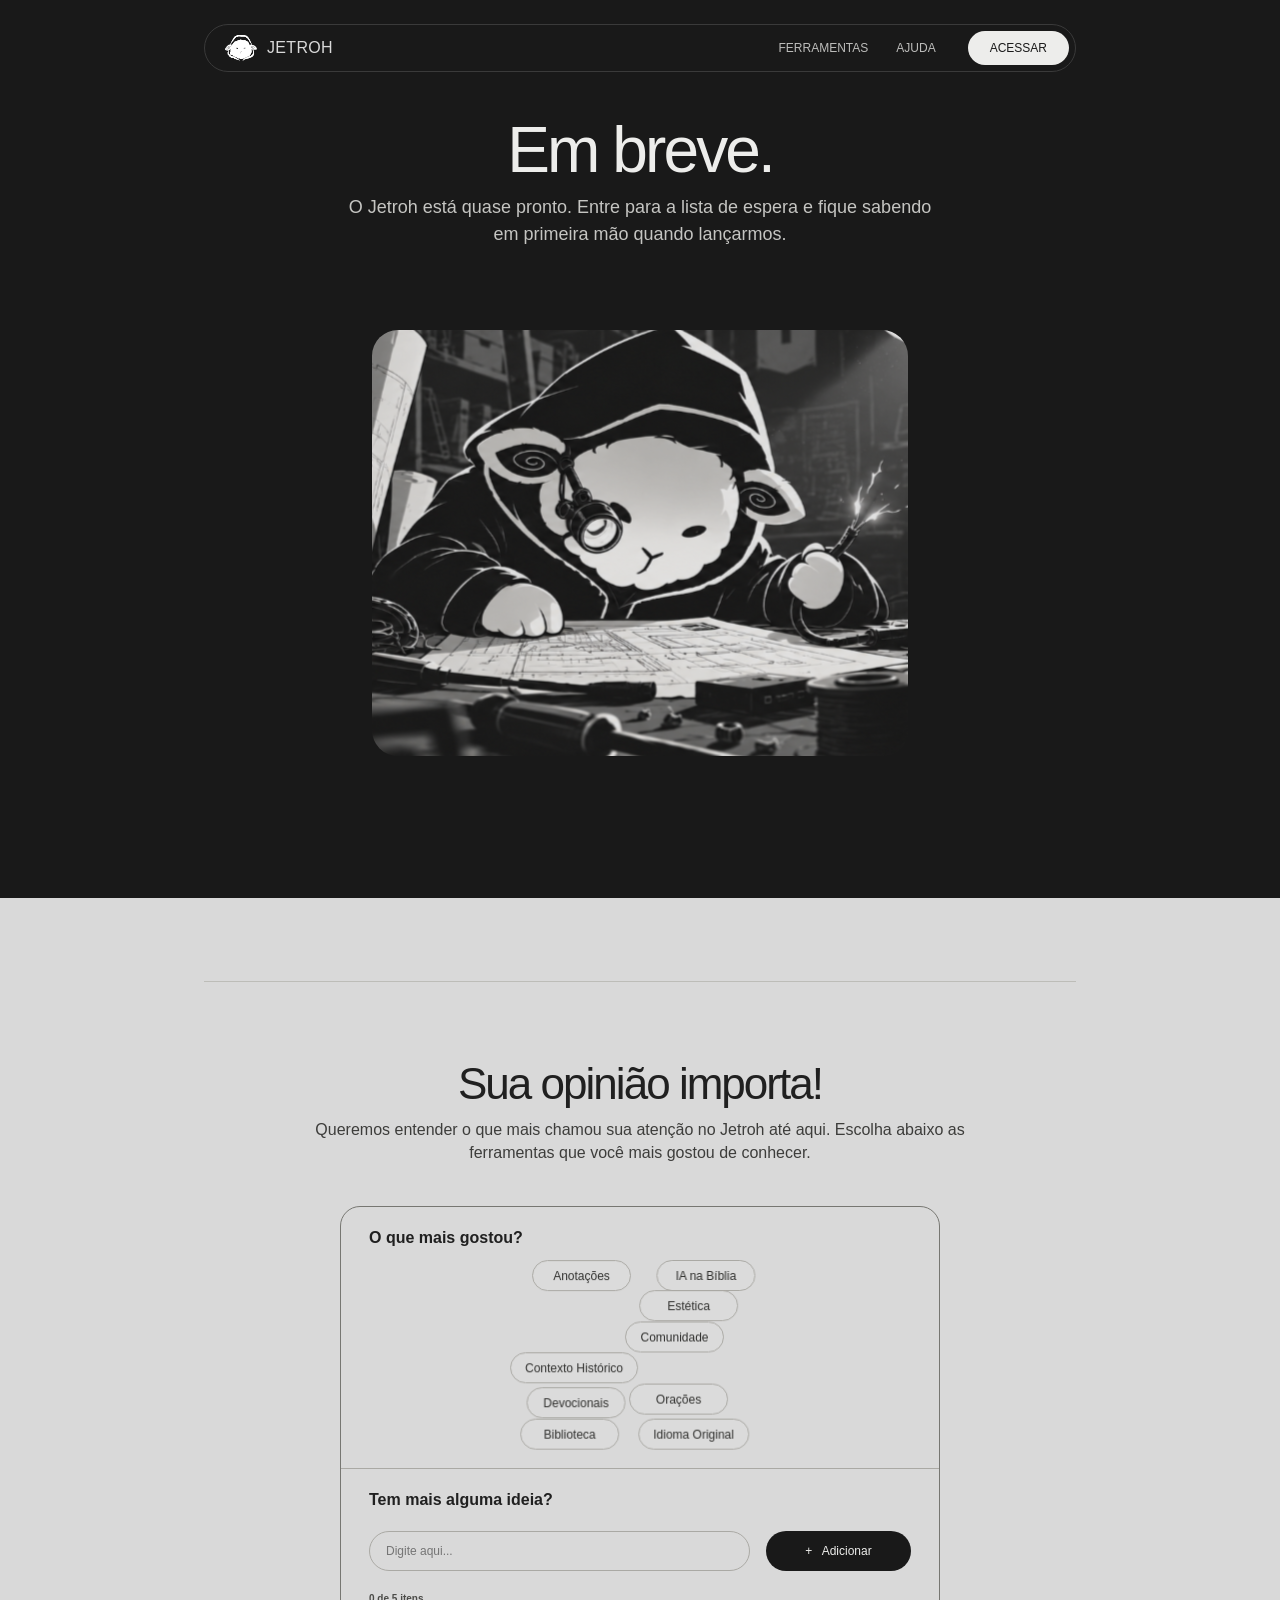
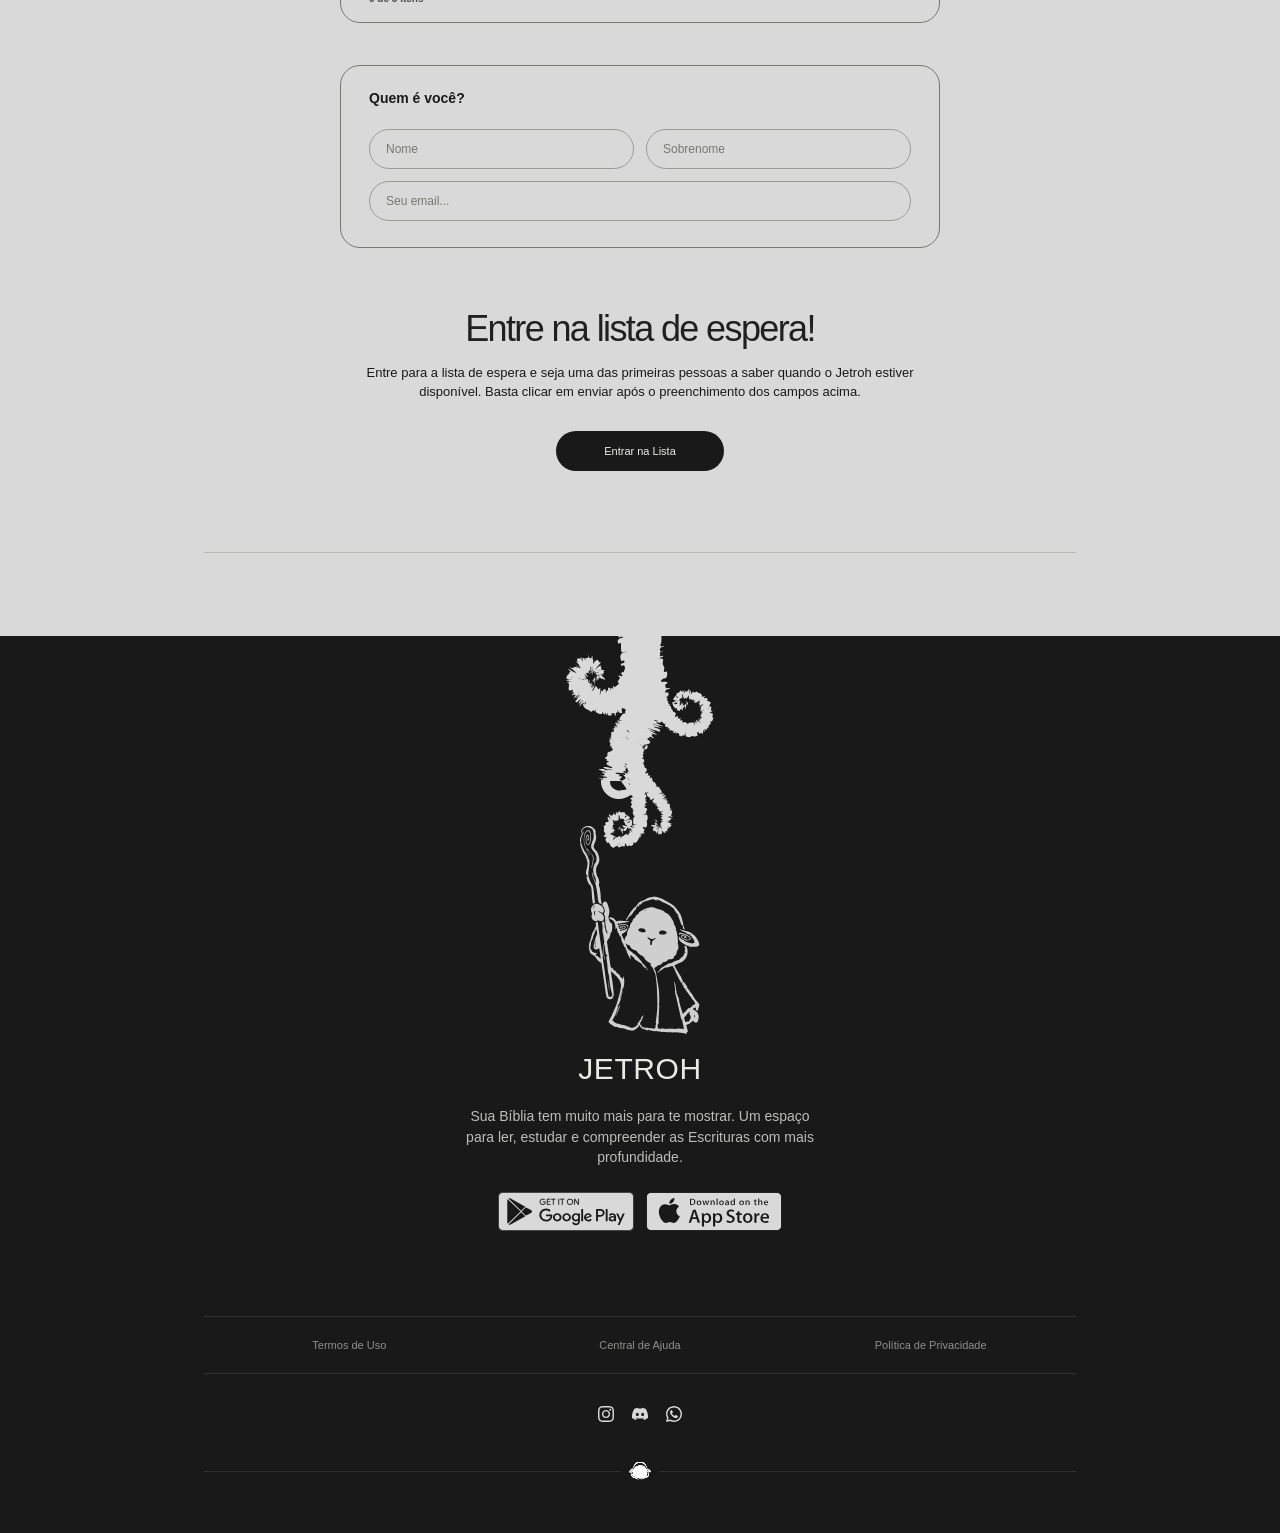
==== commit 637146d2: "Update download.html" ====
--- a/download.html
+++ b/download.html
@@ -4,7 +4,7 @@
   <meta charset="UTF-8">
   <meta name="viewport" content="width=device-width, initial-scale=1.0">
   <meta name="theme-color" content="#191919">
-  <title>Lista de espera | Jetroh</title>
+  <title>Jetroh Bible</title>
   <link rel="icon" type="image/svg+xml" href="assets/section6/logo_jetroh.svg">
   <link rel="stylesheet" href="styles.css">
 </head>
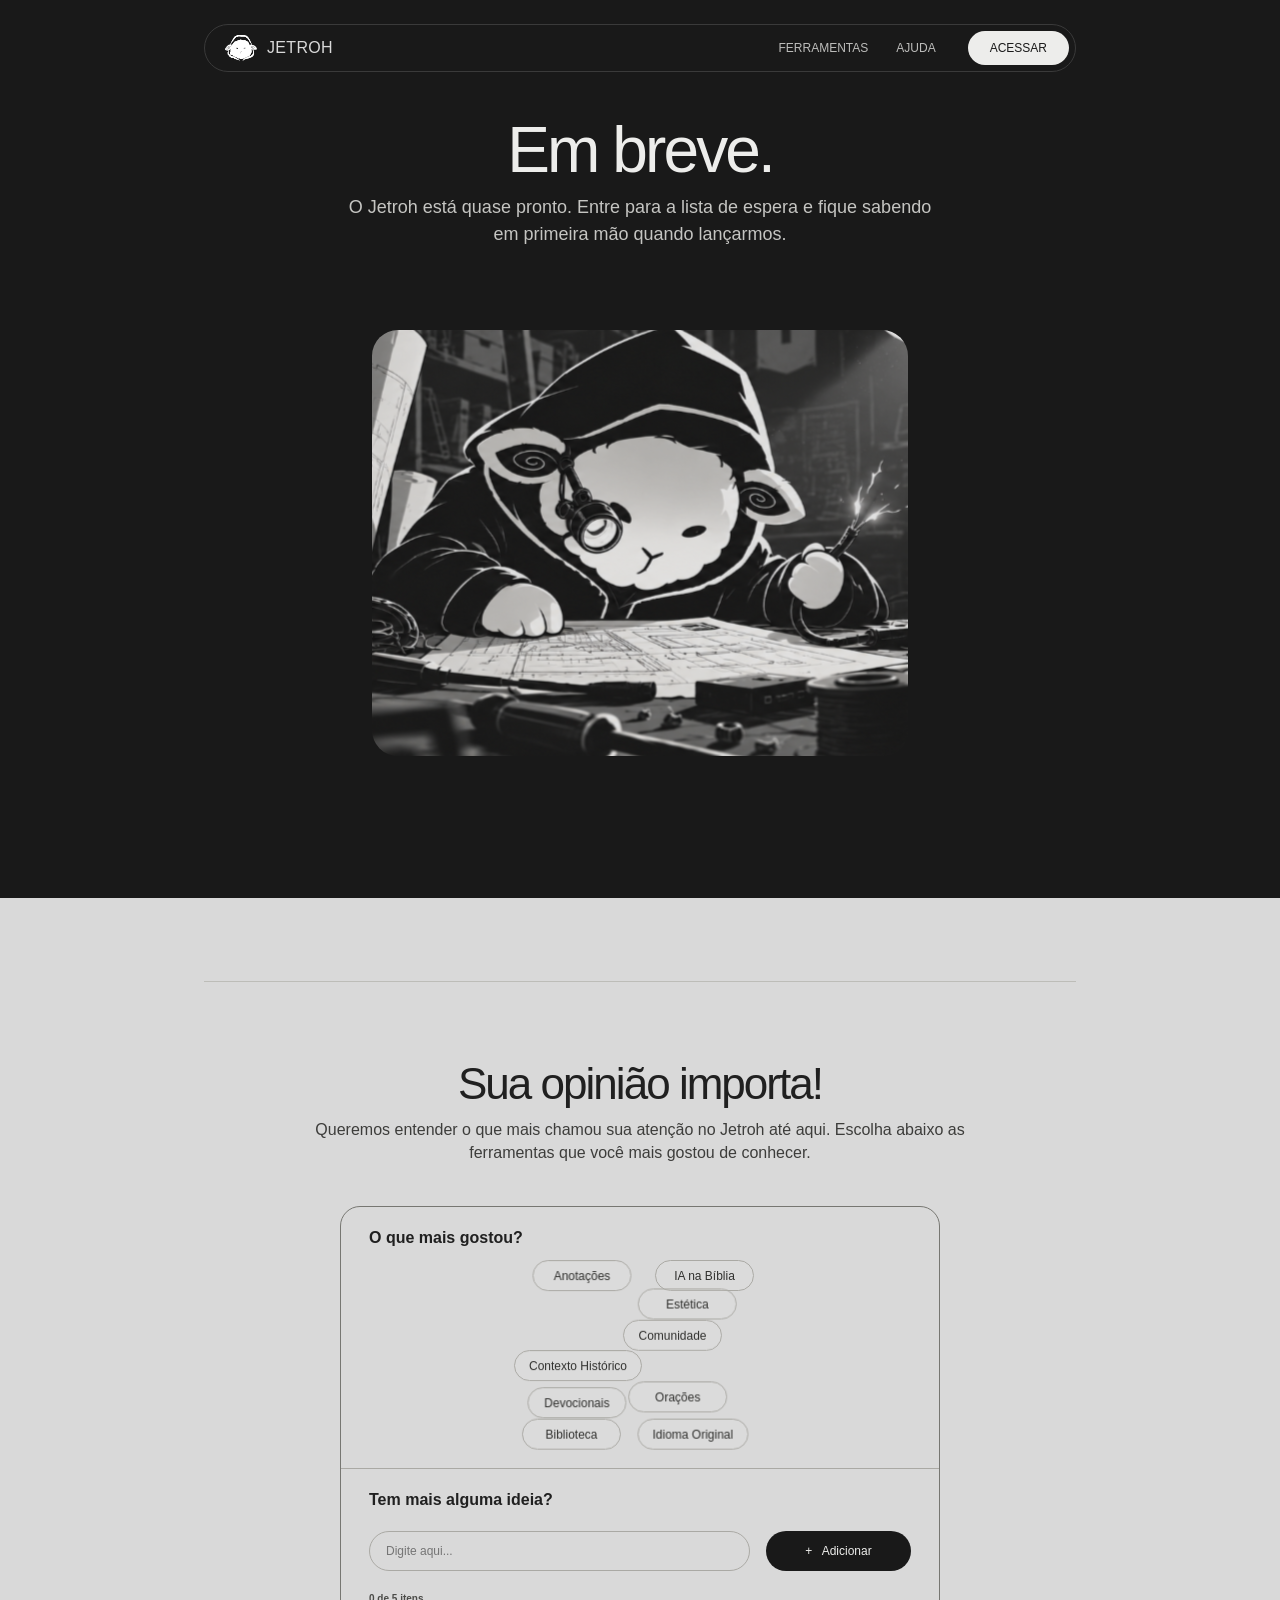
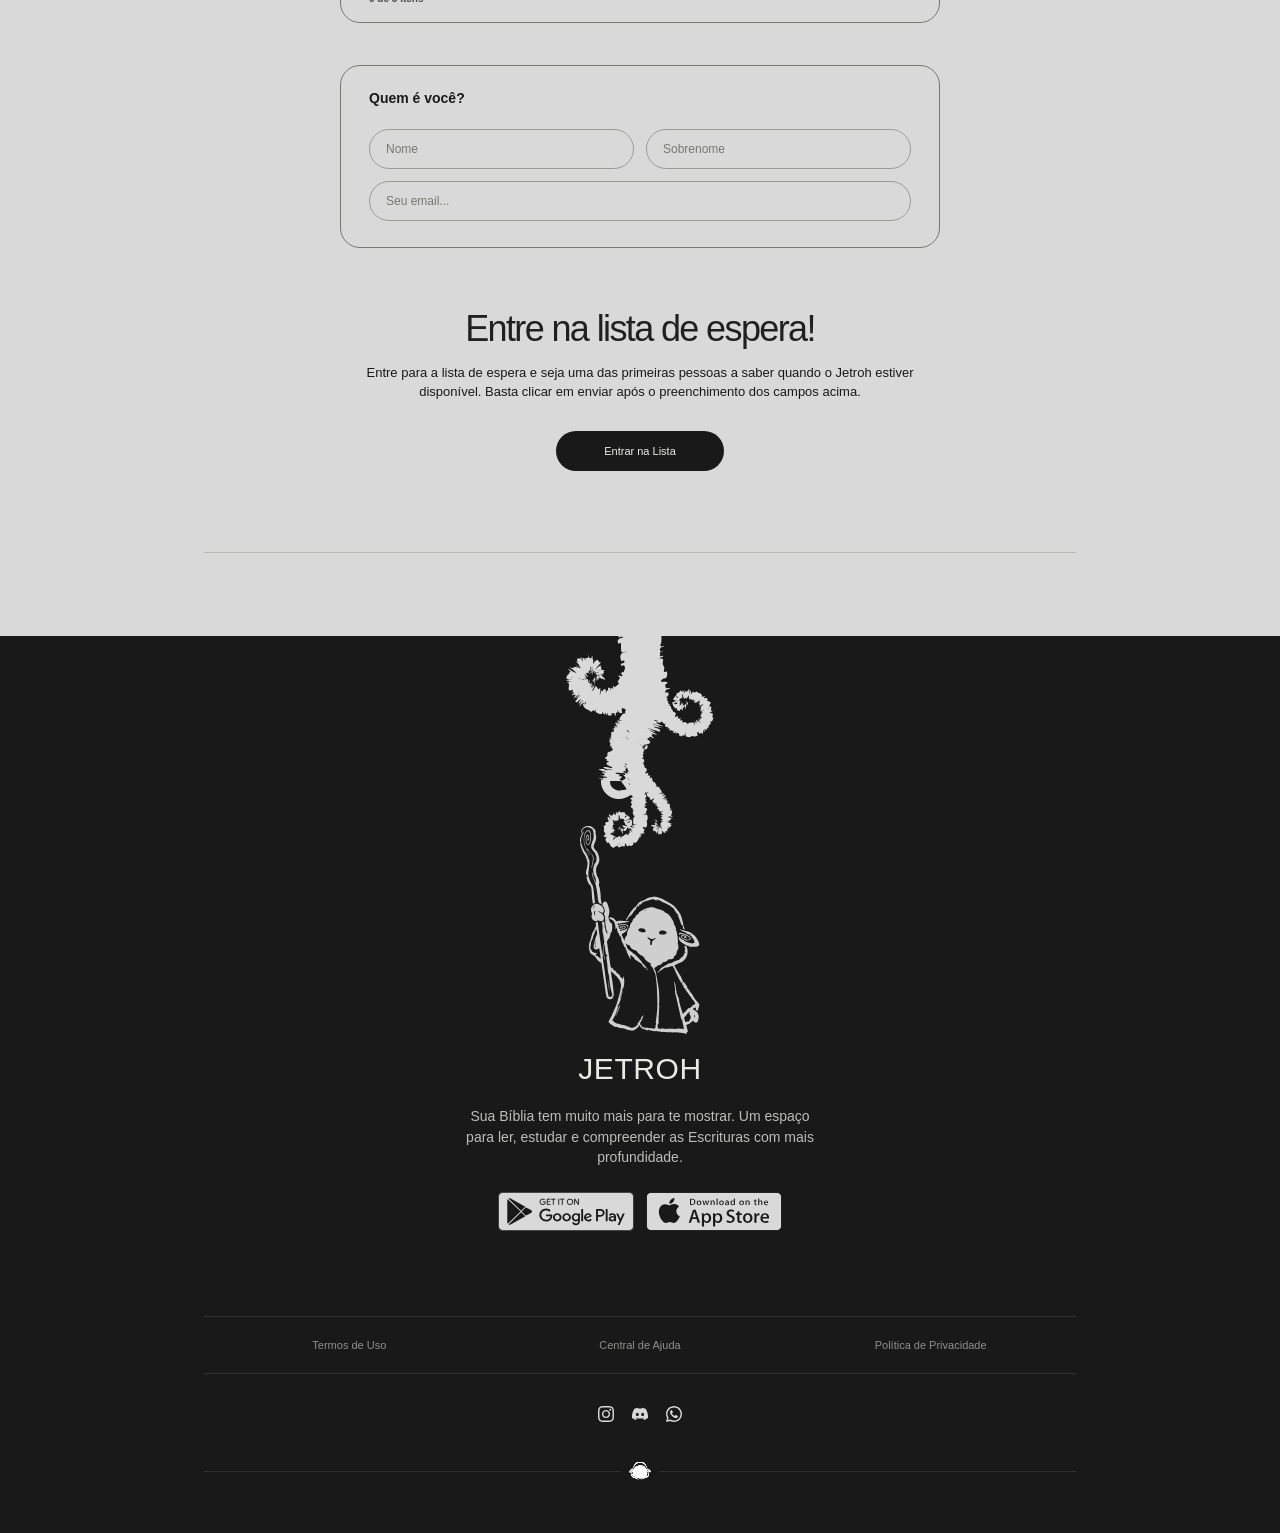
==== commit a28e2f4d: "Update social media links in footer" ====
--- a/download.html
+++ b/download.html
@@ -92,7 +92,7 @@
     <p>Sua Bíblia tem muito mais para te mostrar. Um espaço para ler, estudar e compreender as Escrituras com mais profundidade.</p>
     <div class="store-buttons"><img src="assets/section6/botao_play.svg" alt="Google Play"><img src="assets/section6/botao_apple.svg" alt="App Store"></div>
     <div class="footer-links"><a href="#">Termos de Uso</a><a href="help.html">Central de Ajuda</a><a href="#">Política de Privacidade</a></div>
-    <div class="footer-social" aria-label="Redes sociais"><a href="https://www.instagram.com/jetroh.bible/" target="_blank" rel="noopener noreferrer" aria-label="Instagram"><img src="assets/section6/insta.svg" alt=""></a><a href="#" aria-label="Discord"><img src="assets/section6/discord.svg" alt=""></a><a href="#" aria-label="WhatsApp"><img src="assets/section6/zap.svg" alt=""></a></div>
+    <div class="footer-social" aria-label="Redes sociais"><a href="https://www.instagram.com/jetroh.bible/" target="_blank" rel="noopener noreferrer" aria-label="Instagram"><img src="assets/section6/insta.svg" alt=""></a><a href="https://discord.gg/aUsStU58s" aria-label="Discord"><img src="assets/section6/discord.svg" alt=""></a><a href="#" aria-label="WhatsApp"><img src="assets/section6/zap.svg" alt=""></a></div>
     <div class="footer-bottom-mark"><button class="to-top" type="button" aria-label="Voltar ao topo"><img src="assets/section6/logo_jetroh.svg" alt=""></button></div>
   </footer>
   <script src="script.js"></script>
